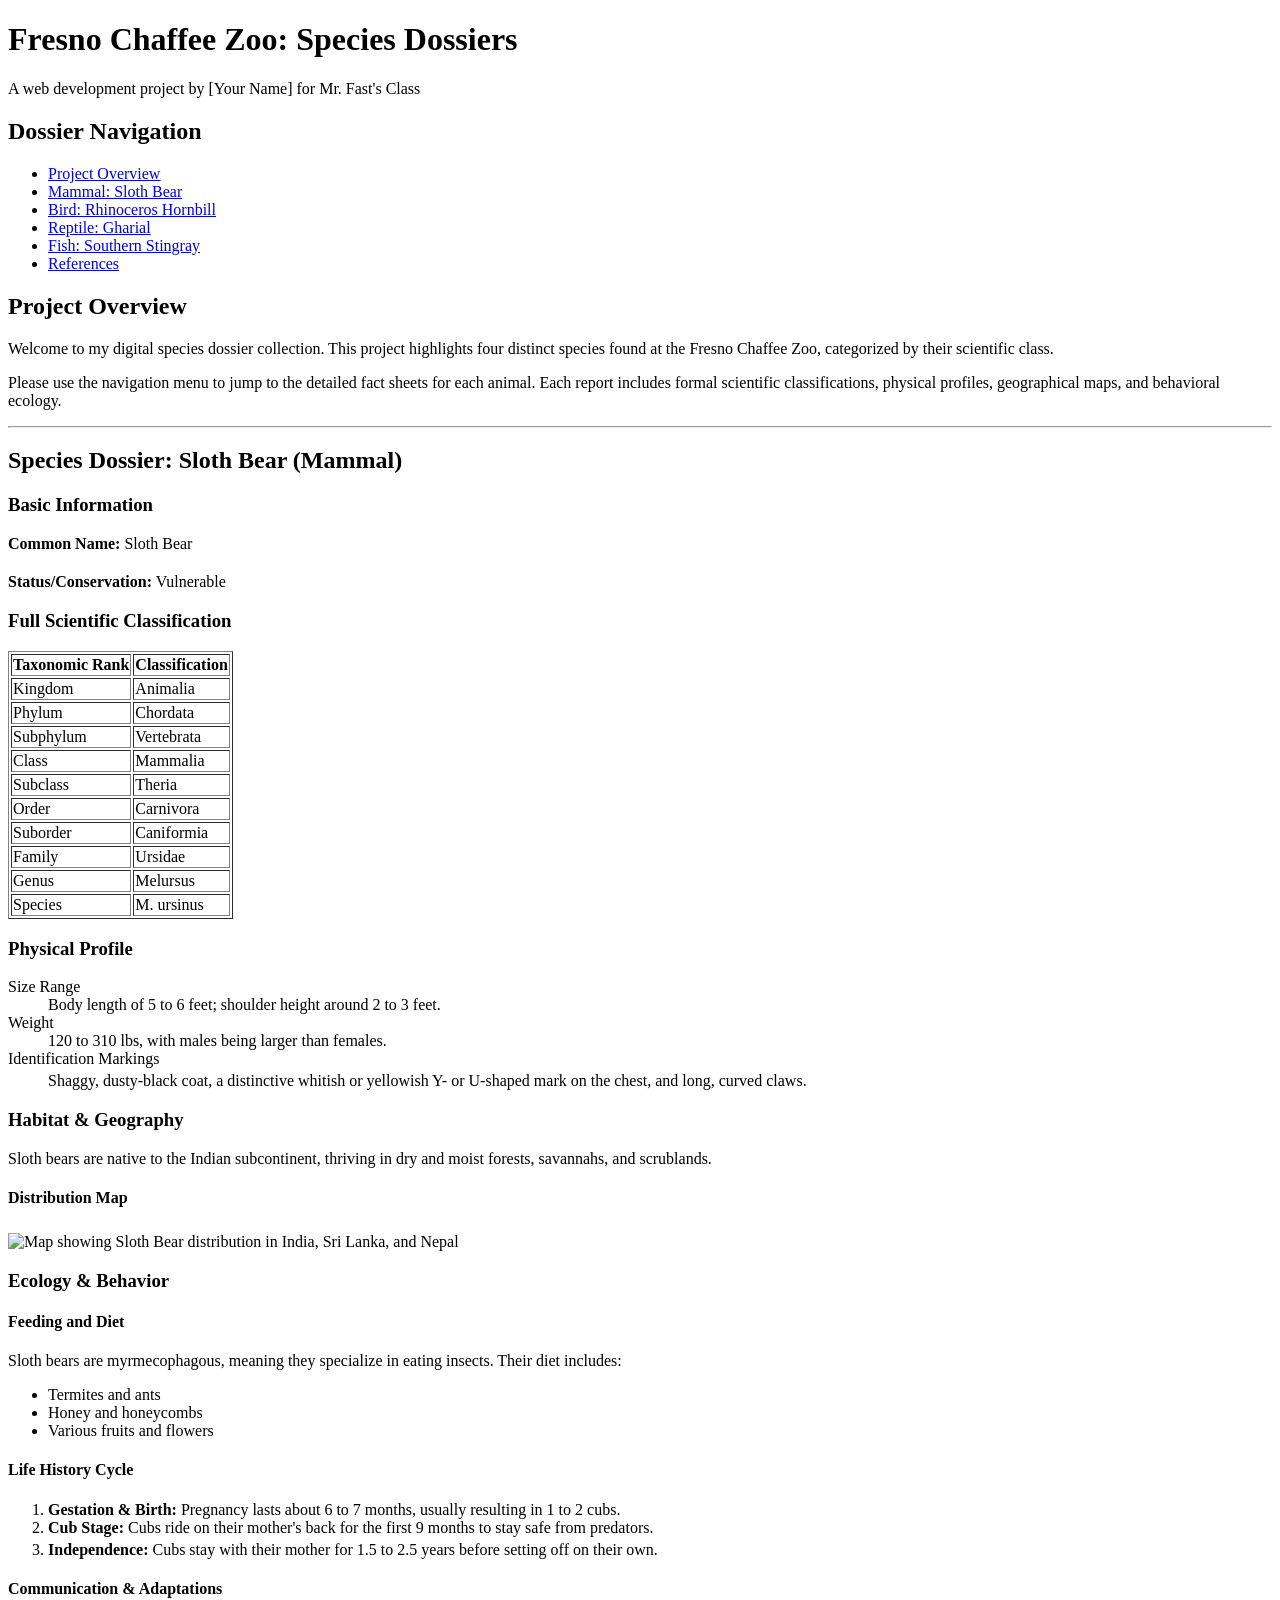
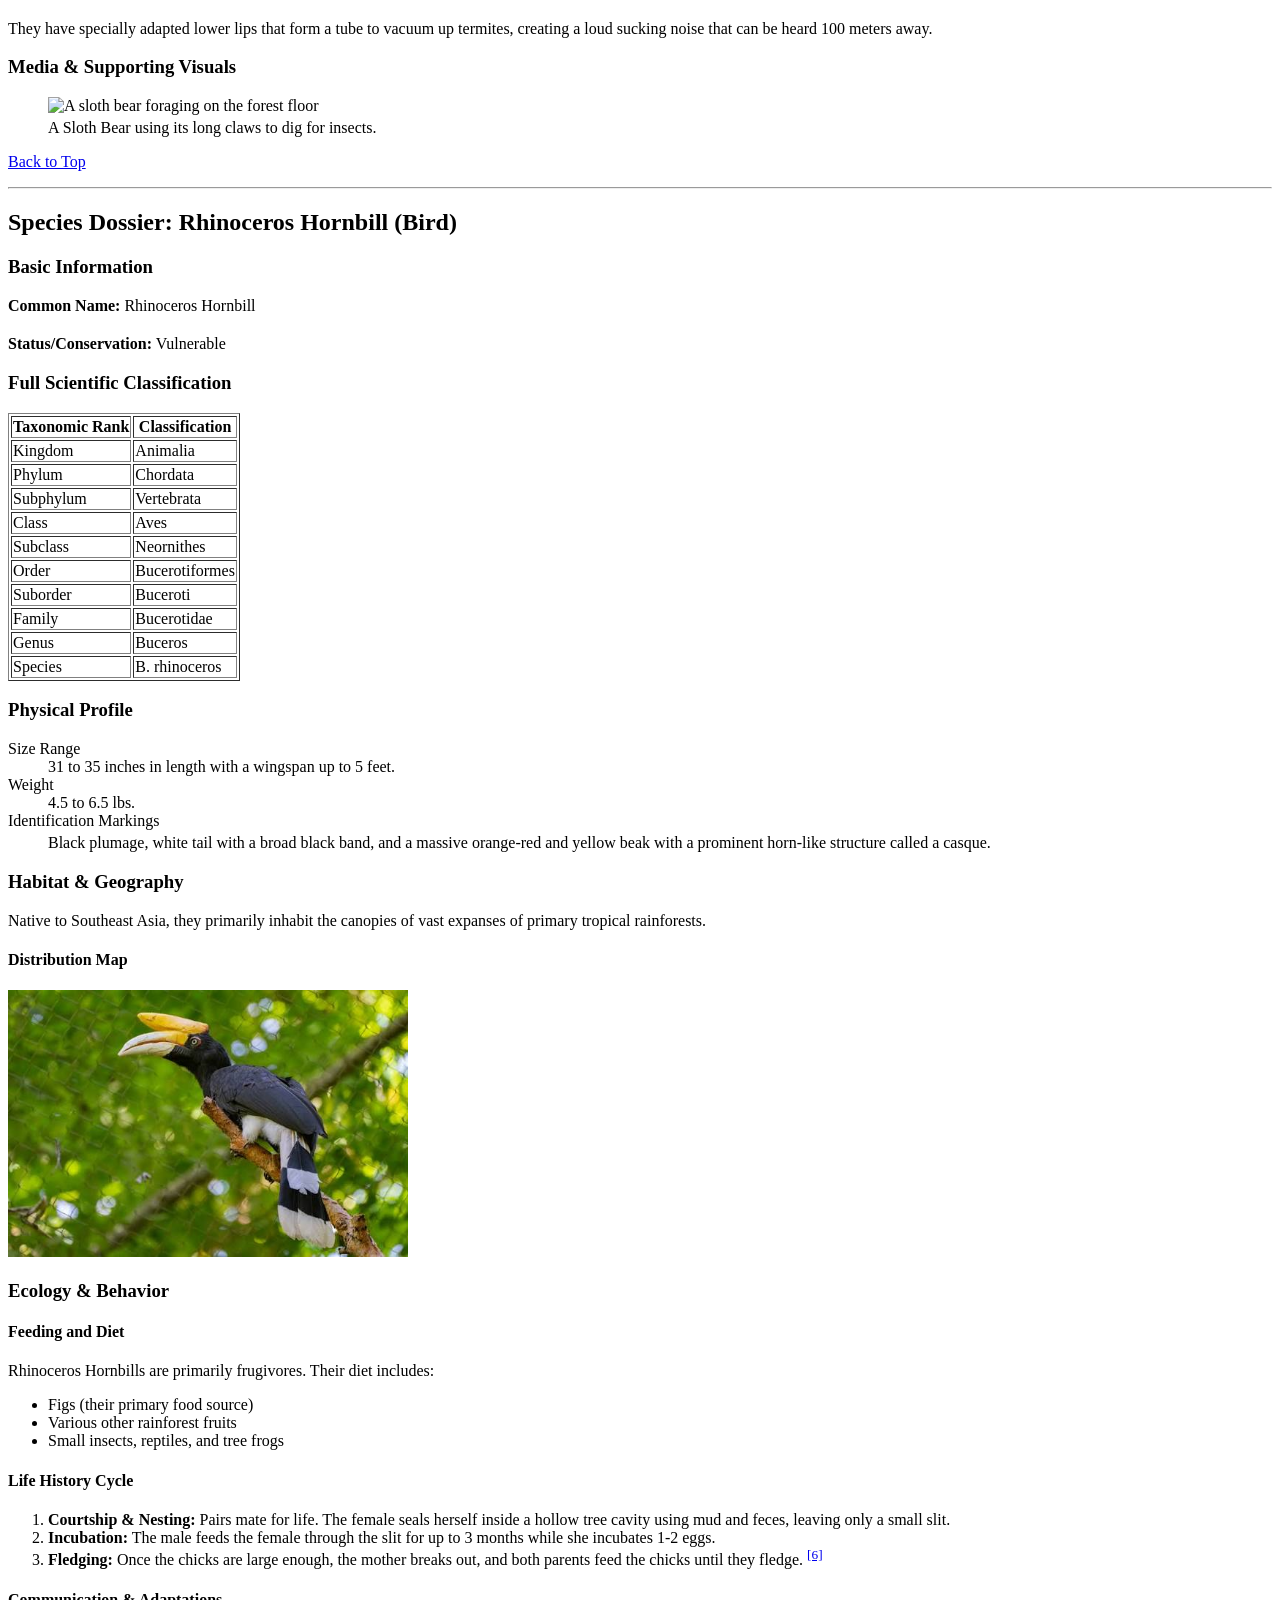
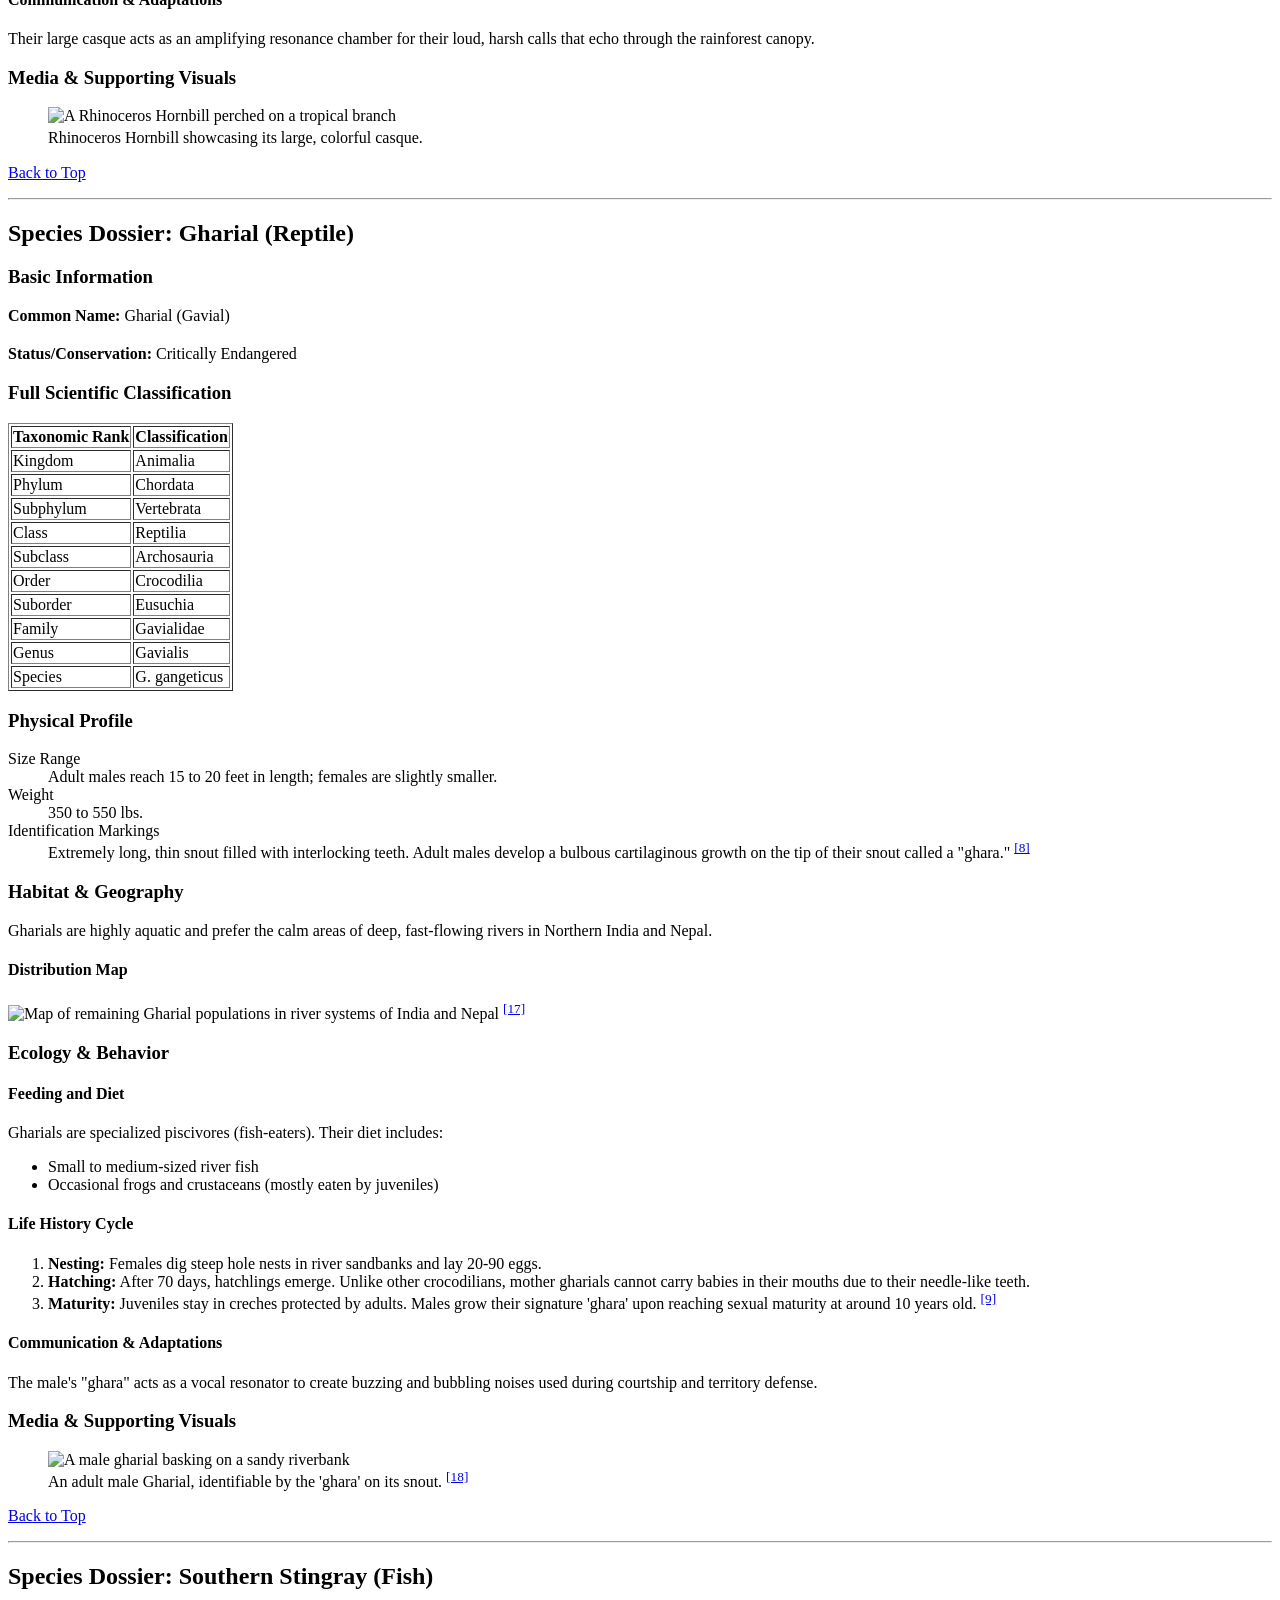
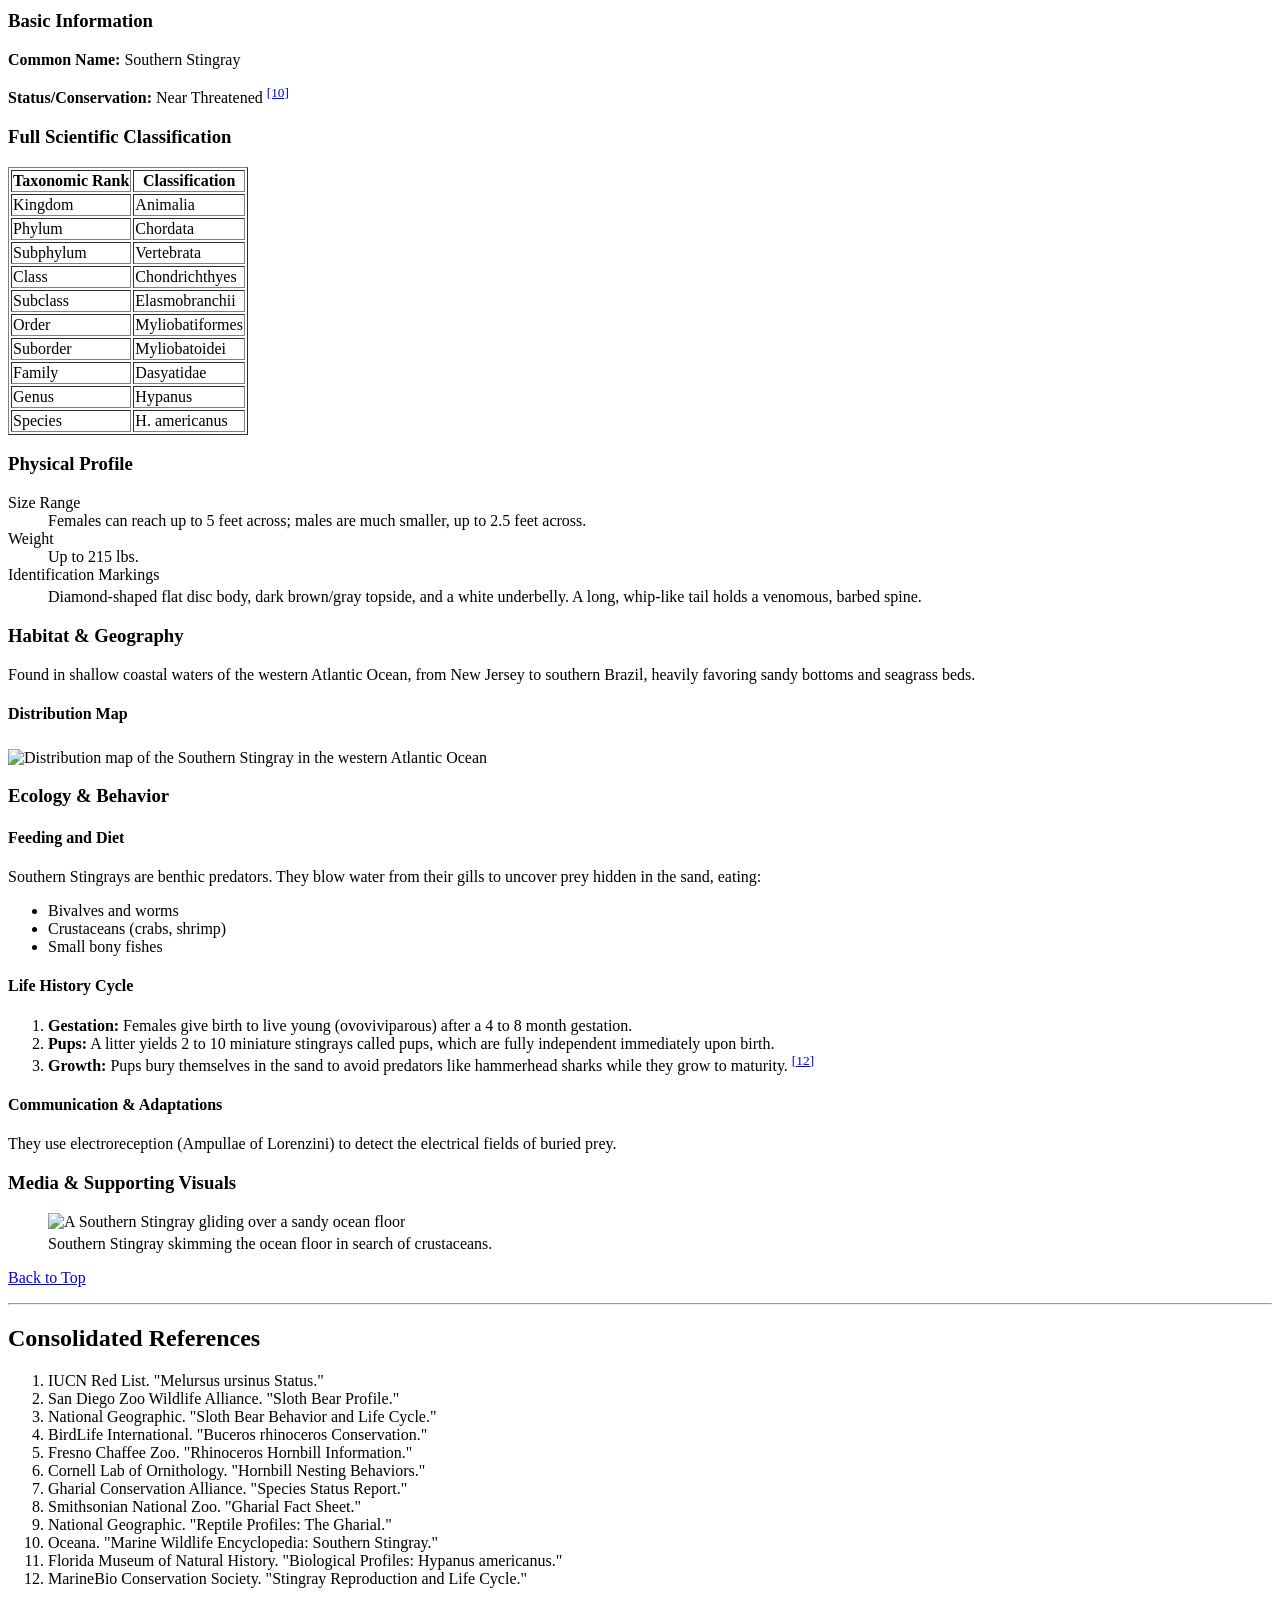
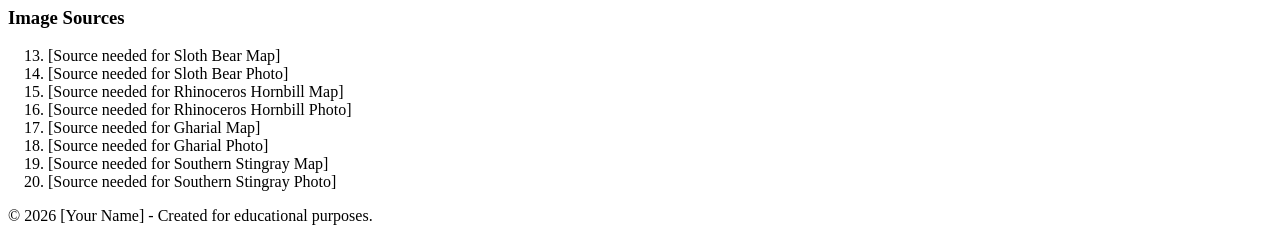
==== index.html @ b6f1e06f "Hornbills kings Hornbills are the kings of the world" ====
<!DOCTYPE html>
<html lang="en">
<head>
    <meta charset="UTF-8">
    <meta name="viewport" content="width=device-width, initial-scale=1.0">
    <title>Fresno Chaffee Zoo Species Dossiers</title>
</head>
<body>

    <header id="top">
        <h1>Fresno Chaffee Zoo: Species Dossiers</h1>
        <p>A web development project by [Your Name] for Mr. Fast's Class</p>
    </header>

    <nav>
        <h2>Dossier Navigation</h2>
        <ul>
            <li><a href="#overview">Project Overview</a></li>
            <li><a href="#bear">Mammal: Sloth Bear</a></li>
            <li><a href="#hornbill">Bird: Rhinoceros Hornbill</a></li>
            <li><a href="#gharial">Reptile: Gharial</a></li>
            <li><a href="#stingray">Fish: Southern Stingray</a></li>
            <li><a href="#references">References</a></li>
        </ul>
    </nav>

    <main>
        <!-- Homepage / Overview Section -->
        <section id="overview">
            <h2>Project Overview</h2>
            <p>Welcome to my digital species dossier collection. This project highlights four distinct species found at the Fresno Chaffee Zoo, categorized by their scientific class.</p>
            <p>Please use the navigation menu to jump to the detailed fact sheets for each animal. Each report includes formal scientific classifications, physical profiles, geographical maps, and behavioral ecology.</p>
        </section>

        <hr>

        <!-- Mammal Dossier -->
        <article id="bear">
            <h2>Species Dossier: Sloth Bear (Mammal)</h2>
            
            <section>
                <h3>Basic Information</h3>
                <p><strong>Common Name:</strong> Sloth Bear</p>
                <p><strong>Status/Conservation:</strong> Vulnerable <sup><a href="#ref1"></a></sup></p>
            </section>

            <section>
                <h3>Full Scientific Classification</h3>
                <table border="1">
                    <tr><th>Taxonomic Rank</th><th>Classification</th></tr>
                    <tr><td>Kingdom</td><td>Animalia</td></tr>
                    <tr><td>Phylum</td><td>Chordata</td></tr>
                    <tr><td>Subphylum</td><td>Vertebrata</td></tr>
                    <tr><td>Class</td><td>Mammalia</td></tr>
                    <tr><td>Subclass</td><td>Theria</td></tr>
                    <tr><td>Order</td><td>Carnivora</td></tr>
                    <tr><td>Suborder</td><td>Caniformia</td></tr>
                    <tr><td>Family</td><td>Ursidae</td></tr>
                    <tr><td>Genus</td><td>Melursus</td></tr>
                    <tr><td>Species</td><td>M. ursinus</td></tr>
                </table>
            </section>

            <section>
                <h3>Physical Profile</h3>
                <dl>
                    <dt>Size Range</dt>
                    <dd>Body length of 5 to 6 feet; shoulder height around 2 to 3 feet.</dd>
                    
                    <dt>Weight</dt>
                    <dd>120 to 310 lbs, with males being larger than females.</dd>

                    <dt>Identification Markings</dt>
                    <dd>Shaggy, dusty-black coat, a distinctive whitish or yellowish Y- or U-shaped mark on the chest, and long, curved claws. <sup><a href="#ref2"></a></sup></dd>
                </dl>
            </section>

            <section>
                <h3>Habitat & Geography</h3>
                <p>Sloth bears are native to the Indian subcontinent, thriving in dry and moist forests, savannahs, and scrublands.</p>
                <h4>Distribution Map</h4>
                <img src="bear-map.jpg" alt="Map showing Sloth Bear distribution in India, Sri Lanka, and Nepal" width="400"> <sup><a href="#img1"></a></sup>
            </section>

            <section>
                <h3>Ecology & Behavior</h3>
                <h4>Feeding and Diet</h4>
                <p>Sloth bears are myrmecophagous, meaning they specialize in eating insects. Their diet includes:</p>
                <ul>
                    <li>Termites and ants</li>
                    <li>Honey and honeycombs</li>
                    <li>Various fruits and flowers</li>
                </ul>

                <h4>Life History Cycle</h4>
                <ol>
                    <li><strong>Gestation & Birth:</strong> Pregnancy lasts about 6 to 7 months, usually resulting in 1 to 2 cubs.</li>
                    <li><strong>Cub Stage:</strong> Cubs ride on their mother's back for the first 9 months to stay safe from predators.</li>
                    <li><strong>Independence:</strong> Cubs stay with their mother for 1.5 to 2.5 years before setting off on their own. <sup><a href="#ref3"></a></sup></li>
                </ol>

                <h4>Communication & Adaptations</h4>
                <p>They have specially adapted lower lips that form a tube to vacuum up termites, creating a loud sucking noise that can be heard 100 meters away.</p>
            </section>

            <section>
                <h3>Media & Supporting Visuals</h3>
                <figure>
                    <img src="bear-photo.jpg" alt="A sloth bear foraging on the forest floor" width="400">
                    <figcaption>A Sloth Bear using its long claws to dig for insects. <sup><a href="#img2"></a></sup></figcaption>
                </figure>
            </section>
            
            <p><a href="#top">Back to Top</a></p>
        </article>

        <hr>

        <!-- Bird Dossier -->
        <article id="hornbill">
            <h2>Species Dossier: Rhinoceros Hornbill (Bird)</h2>
            
            <section>
                <h3>Basic Information</h3>
                <p><strong>Common Name:</strong> Rhinoceros Hornbill</p>
                <p><strong>Status/Conservation:</strong> Vulnerable <sup><a href="#ref4"></a></sup></p>
            </section>

            <section>
                <h3>Full Scientific Classification</h3>
                <table border="1">
                    <tr><th>Taxonomic Rank</th><th>Classification</th></tr>
                    <tr><td>Kingdom</td><td>Animalia</td></tr>
                    <tr><td>Phylum</td><td>Chordata</td></tr>
                    <tr><td>Subphylum</td><td>Vertebrata</td></tr>
                    <tr><td>Class</td><td>Aves</td></tr>
                    <tr><td>Subclass</td><td>Neornithes</td></tr>
                    <tr><td>Order</td><td>Bucerotiformes</td></tr>
                    <tr><td>Suborder</td><td>Buceroti</td></tr>
                    <tr><td>Family</td><td>Bucerotidae</td></tr>
                    <tr><td>Genus</td><td>Buceros</td></tr>
                    <tr><td>Species</td><td>B. rhinoceros</td></tr>
                </table>
            </section>

            <section>
                <h3>Physical Profile</h3>
                <dl>
                    <dt>Size Range</dt>
                    <dd>31 to 35 inches in length with a wingspan up to 5 feet.</dd>
                    
                    <dt>Weight</dt>
                    <dd>4.5 to 6.5 lbs.</dd>

                    <dt>Identification Markings</dt>
                    <dd>Black plumage, white tail with a broad black band, and a massive orange-red and yellow beak with a prominent horn-like structure called a casque. <sup><a href="#ref5"></a></sup></dd>
                </dl>
            </section>

            <section>
                <h3>Habitat & Geography</h3>
                <p>Native to Southeast Asia, they primarily inhabit the canopies of vast expanses of primary tropical rainforests.</p>
                <h4>Distribution Map</h4>
                <img src="hornbill-map.jpg" alt="Map showing Rhinoceros Hornbill distribution in Southeast Asia" width="400"> <sup><a href="#img3"></a></sup>
            </section>

            <section>
                <h3>Ecology & Behavior</h3>
                <h4>Feeding and Diet</h4>
                <p>Rhinoceros Hornbills are primarily frugivores. Their diet includes:</p>
                <ul>
                    <li>Figs (their primary food source)</li>
                    <li>Various other rainforest fruits</li>
                    <li>Small insects, reptiles, and tree frogs</li>
                </ul>

                <h4>Life History Cycle</h4>
                <ol>
                    <li><strong>Courtship & Nesting:</strong> Pairs mate for life. The female seals herself inside a hollow tree cavity using mud and feces, leaving only a small slit.</li>
                    <li><strong>Incubation:</strong> The male feeds the female through the slit for up to 3 months while she incubates 1-2 eggs.</li>
                    <li><strong>Fledging:</strong> Once the chicks are large enough, the mother breaks out, and both parents feed the chicks until they fledge. <sup><a href="#ref6">[6]</a></sup></li>
                </ol>

                <h4>Communication & Adaptations</h4>
                <p>Their large casque acts as an amplifying resonance chamber for their loud, harsh calls that echo through the rainforest canopy.</p>
            </section>

            <section>
                <h3>Media & Supporting Visuals</h3>
                <figure>
                    <img src="hornbill-photo.jpg" alt="A Rhinoceros Hornbill perched on a tropical branch" width="400">
                    <figcaption>Rhinoceros Hornbill showcasing its large, colorful casque. <sup><a href="#img4"></a></sup></figcaption>
                </figure>
            </section>

            <p><a href="#top">Back to Top</a></p>
        </article>

        <hr>

        <!-- Reptile Dossier -->
        <article id="gharial">
            <h2>Species Dossier: Gharial (Reptile)</h2>
            
            <section>
                <h3>Basic Information</h3>
                <p><strong>Common Name:</strong> Gharial (Gavial)</p>
                <p><strong>Status/Conservation:</strong> Critically Endangered <sup><a href="#ref7"></a></sup></p>
            </section>

            <section>
                <h3>Full Scientific Classification</h3>
                <table border="1">
                    <tr><th>Taxonomic Rank</th><th>Classification</th></tr>
                    <tr><td>Kingdom</td><td>Animalia</td></tr>
                    <tr><td>Phylum</td><td>Chordata</td></tr>
                    <tr><td>Subphylum</td><td>Vertebrata</td></tr>
                    <tr><td>Class</td><td>Reptilia</td></tr>
                    <tr><td>Subclass</td><td>Archosauria</td></tr>
                    <tr><td>Order</td><td>Crocodilia</td></tr>
                    <tr><td>Suborder</td><td>Eusuchia</td></tr>
                    <tr><td>Family</td><td>Gavialidae</td></tr>
                    <tr><td>Genus</td><td>Gavialis</td></tr>
                    <tr><td>Species</td><td>G. gangeticus</td></tr>
                </table>
            </section>

            <section>
                <h3>Physical Profile</h3>
                <dl>
                    <dt>Size Range</dt>
                    <dd>Adult males reach 15 to 20 feet in length; females are slightly smaller.</dd>
                    
                    <dt>Weight</dt>
                    <dd>350 to 550 lbs.</dd>

                    <dt>Identification Markings</dt>
                    <dd>Extremely long, thin snout filled with interlocking teeth. Adult males develop a bulbous cartilaginous growth on the tip of their snout called a "ghara." <sup><a href="#ref8">[8]</a></sup></dd>
                </dl>
            </section>

            <section>
                <h3>Habitat & Geography</h3>
                <p>Gharials are highly aquatic and prefer the calm areas of deep, fast-flowing rivers in Northern India and Nepal.</p>
                <h4>Distribution Map</h4>
                <img src="gharial-map.jpg" alt="Map of remaining Gharial populations in river systems of India and Nepal" width="400"> <sup><a href="#img5">[17]</a></sup>
            </section>

            <section>
                <h3>Ecology & Behavior</h3>
                <h4>Feeding and Diet</h4>
                <p>Gharials are specialized piscivores (fish-eaters). Their diet includes:</p>
                <ul>
                    <li>Small to medium-sized river fish</li>
                    <li>Occasional frogs and crustaceans (mostly eaten by juveniles)</li>
                </ul>

                <h4>Life History Cycle</h4>
                <ol>
                    <li><strong>Nesting:</strong> Females dig steep hole nests in river sandbanks and lay 20-90 eggs.</li>
                    <li><strong>Hatching:</strong> After 70 days, hatchlings emerge. Unlike other crocodilians, mother gharials cannot carry babies in their mouths due to their needle-like teeth.</li>
                    <li><strong>Maturity:</strong> Juveniles stay in creches protected by adults. Males grow their signature 'ghara' upon reaching sexual maturity at around 10 years old. <sup><a href="#ref9">[9]</a></sup></li>
                </ol>

                <h4>Communication & Adaptations</h4>
                <p>The male's "ghara" acts as a vocal resonator to create buzzing and bubbling noises used during courtship and territory defense.</p>
            </section>

            <section>
                <h3>Media & Supporting Visuals</h3>
                <figure>
                    <img src="gharial-photo.jpg" alt="A male gharial basking on a sandy riverbank" width="400">
                    <figcaption>An adult male Gharial, identifiable by the 'ghara' on its snout. <sup><a href="#img6">[18]</a></sup></figcaption>
                </figure>
            </section>

            <p><a href="#top">Back to Top</a></p>
        </article>

        <hr>

        <!-- Fish Dossier -->
        <article id="stingray">
            <h2>Species Dossier: Southern Stingray (Fish)</h2>
            
            <section>
                <h3>Basic Information</h3>
                <p><strong>Common Name:</strong> Southern Stingray</p>
                <p><strong>Status/Conservation:</strong> Near Threatened <sup><a href="#ref10">[10]</a></sup></p>
            </section>

            <section>
                <h3>Full Scientific Classification</h3>
                <table border="1">
                    <tr><th>Taxonomic Rank</th><th>Classification</th></tr>
                    <tr><td>Kingdom</td><td>Animalia</td></tr>
                    <tr><td>Phylum</td><td>Chordata</td></tr>
                    <tr><td>Subphylum</td><td>Vertebrata</td></tr>
                    <tr><td>Class</td><td>Chondrichthyes</td></tr>
                    <tr><td>Subclass</td><td>Elasmobranchii</td></tr>
                    <tr><td>Order</td><td>Myliobatiformes</td></tr>
                    <tr><td>Suborder</td><td>Myliobatoidei</td></tr>
                    <tr><td>Family</td><td>Dasyatidae</td></tr>
                    <tr><td>Genus</td><td>Hypanus</td></tr>
                    <tr><td>Species</td><td>H. americanus</td></tr>
                </table>
            </section>

            <section>
                <h3>Physical Profile</h3>
                <dl>
                    <dt>Size Range</dt>
                    <dd>Females can reach up to 5 feet across; males are much smaller, up to 2.5 feet across.</dd>
                    
                    <dt>Weight</dt>
                    <dd>Up to 215 lbs.</dd>

                    <dt>Identification Markings</dt>
                    <dd>Diamond-shaped flat disc body, dark brown/gray topside, and a white underbelly. A long, whip-like tail holds a venomous, barbed spine. <sup><a href="#ref11"></a></sup></dd>
                </dl>
            </section>

            <section>
                <h3>Habitat & Geography</h3>
                <p>Found in shallow coastal waters of the western Atlantic Ocean, from New Jersey to southern Brazil, heavily favoring sandy bottoms and seagrass beds.</p>
                <h4>Distribution Map</h4>
                <img src="stingray-map.jpg" alt="Distribution map of the Southern Stingray in the western Atlantic Ocean" width="400"> <sup><a href="#img7"></a></sup>
            </section>

            <section>
                <h3>Ecology & Behavior</h3>
                <h4>Feeding and Diet</h4>
                <p>Southern Stingrays are benthic predators. They blow water from their gills to uncover prey hidden in the sand, eating:</p>
                <ul>
                    <li>Bivalves and worms</li>
                    <li>Crustaceans (crabs, shrimp)</li>
                    <li>Small bony fishes</li>
                </ul>

                <h4>Life History Cycle</h4>
                <ol>
                    <li><strong>Gestation:</strong> Females give birth to live young (ovoviviparous) after a 4 to 8 month gestation.</li>
                    <li><strong>Pups:</strong> A litter yields 2 to 10 miniature stingrays called pups, which are fully independent immediately upon birth.</li>
                    <li><strong>Growth:</strong> Pups bury themselves in the sand to avoid predators like hammerhead sharks while they grow to maturity. <sup><a href="#ref12">[12]</a></sup></li>
                </ol>

                <h4>Communication & Adaptations</h4>
                <p>They use electroreception (Ampullae of Lorenzini) to detect the electrical fields of buried prey.</p>
            </section>

            <section>
                <h3>Media & Supporting Visuals</h3>
                <figure>
                    <img src="stingray-photo.jpg" alt="A Southern Stingray gliding over a sandy ocean floor" width="400">
                    <figcaption>Southern Stingray skimming the ocean floor in search of crustaceans. <sup><a href="#img8"></a></sup></figcaption>
                </figure>
            </section>

            <p><a href="#top">Back to Top</a></p>
        </article>
    </main>

    <hr>

    <footer>
        <section id="references">
            <h2>Consolidated References</h2>
            <ol>
                <!-- Bear References -->
                <li id="ref1">IUCN Red List. "Melursus ursinus Status."</li>
                <li id="ref2">San Diego Zoo Wildlife Alliance. "Sloth Bear Profile."</li>
                <li id="ref3">National Geographic. "Sloth Bear Behavior and Life Cycle."</li>
                <!-- Hornbill References -->
                <li id="ref4">BirdLife International. "Buceros rhinoceros Conservation."</li>
                <li id="ref5">Fresno Chaffee Zoo. "Rhinoceros Hornbill Information."</li>
                <li id="ref6">Cornell Lab of Ornithology. "Hornbill Nesting Behaviors."</li>
                <!-- Gharial References -->
                <li id="ref7">Gharial Conservation Alliance. "Species Status Report."</li>
                <li id="ref8">Smithsonian National Zoo. "Gharial Fact Sheet."</li>
                <li id="ref9">National Geographic. "Reptile Profiles: The Gharial."</li>
                <!-- Stingray References -->
                <li id="ref10">Oceana. "Marine Wildlife Encyclopedia: Southern Stingray."</li>
                <li id="ref11">Florida Museum of Natural History. "Biological Profiles: Hypanus americanus."</li>
                <li id="ref12">MarineBio Conservation Society. "Stingray Reproduction and Life Cycle."</li>
            </ol>

            <h3>Image Sources</h3>
            <ol start="13">
                <li id="img1">[Source needed for Sloth Bear Map]</li>
                <li id="img2">[Source needed for Sloth Bear Photo]</li>
                <li id="img3">[Source needed for Rhinoceros Hornbill Map]</li>
                <li id="img4">[Source needed for Rhinoceros Hornbill Photo]</li>
                <li id="img5">[Source needed for Gharial Map]</li>
                <li id="img6">[Source needed for Gharial Photo]</li>
                <li id="img7">[Source needed for Southern Stingray Map]</li>
                <li id="img8">[Source needed for Southern Stingray Photo]</li>
            </ol>
        </section>
        <p>&copy; 2026 [Your Name] - Created for educational purposes.</p>
    </footer>

</body>
</html>
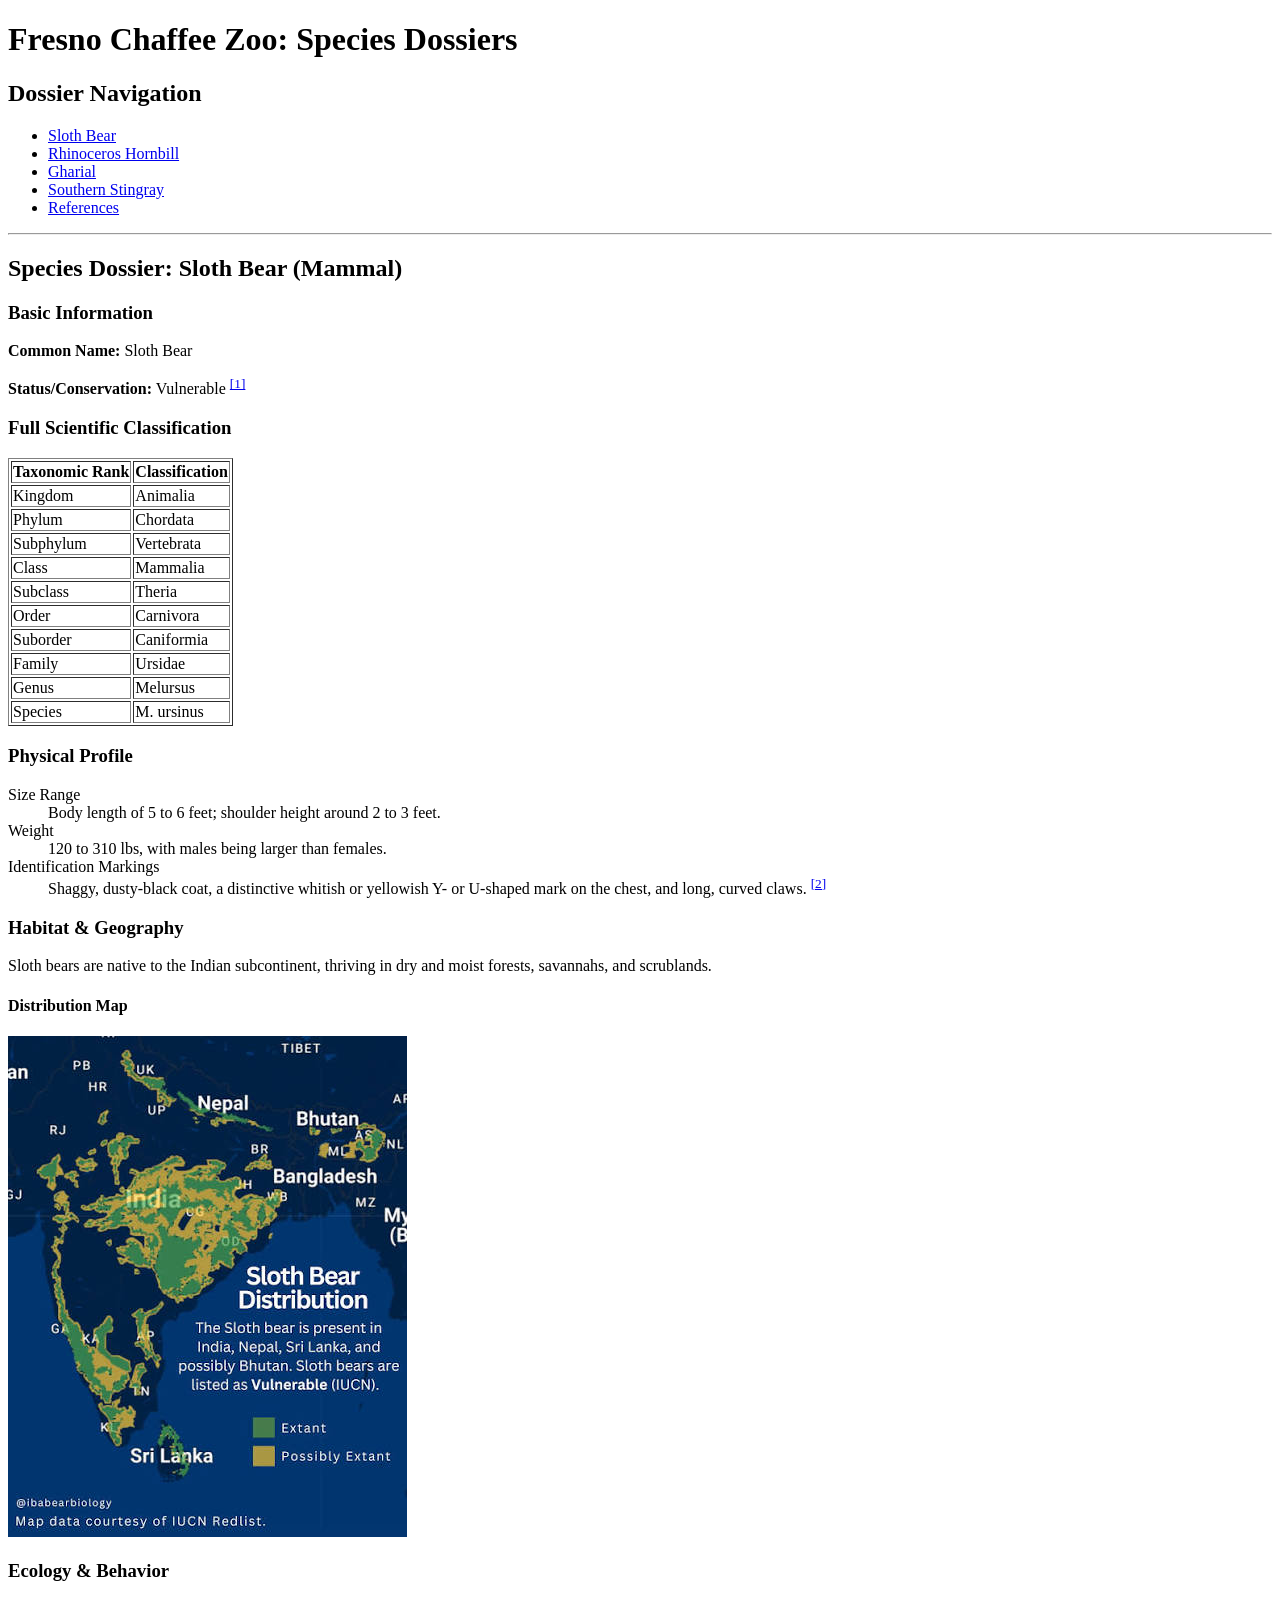
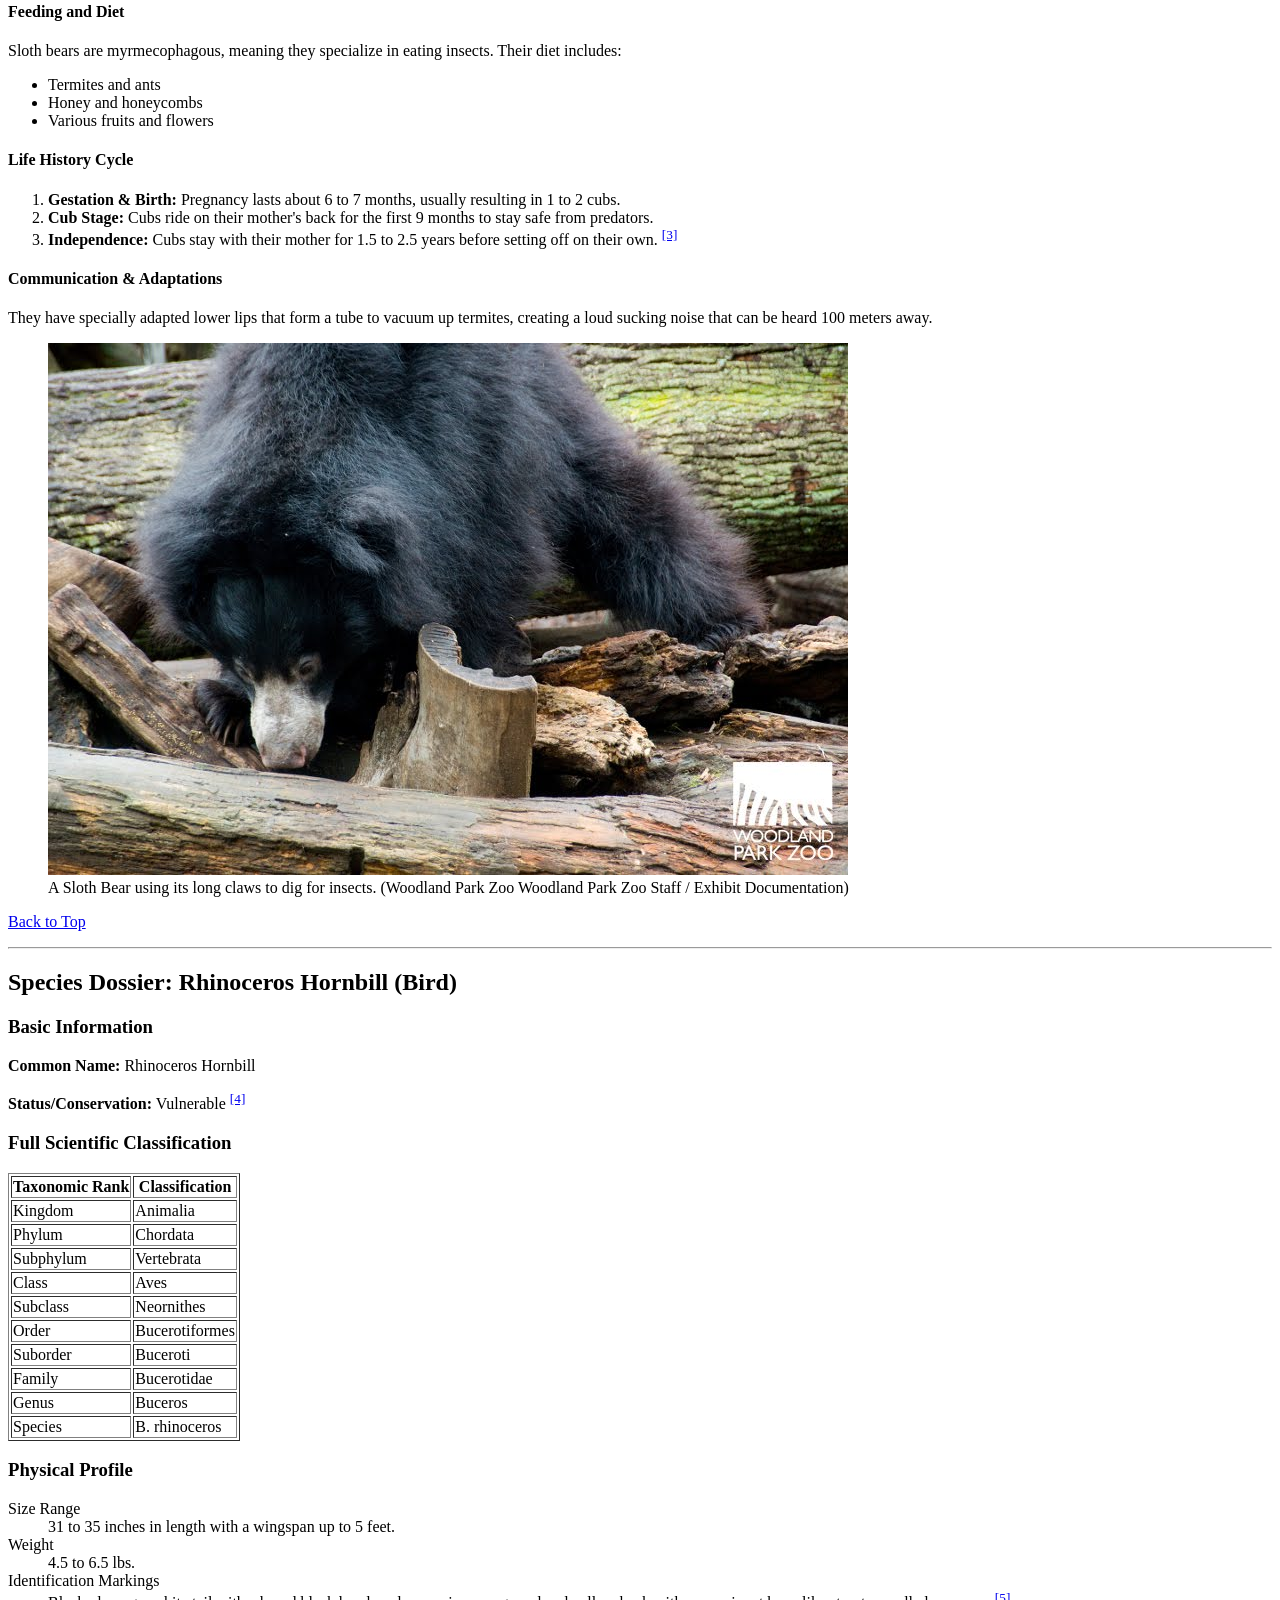
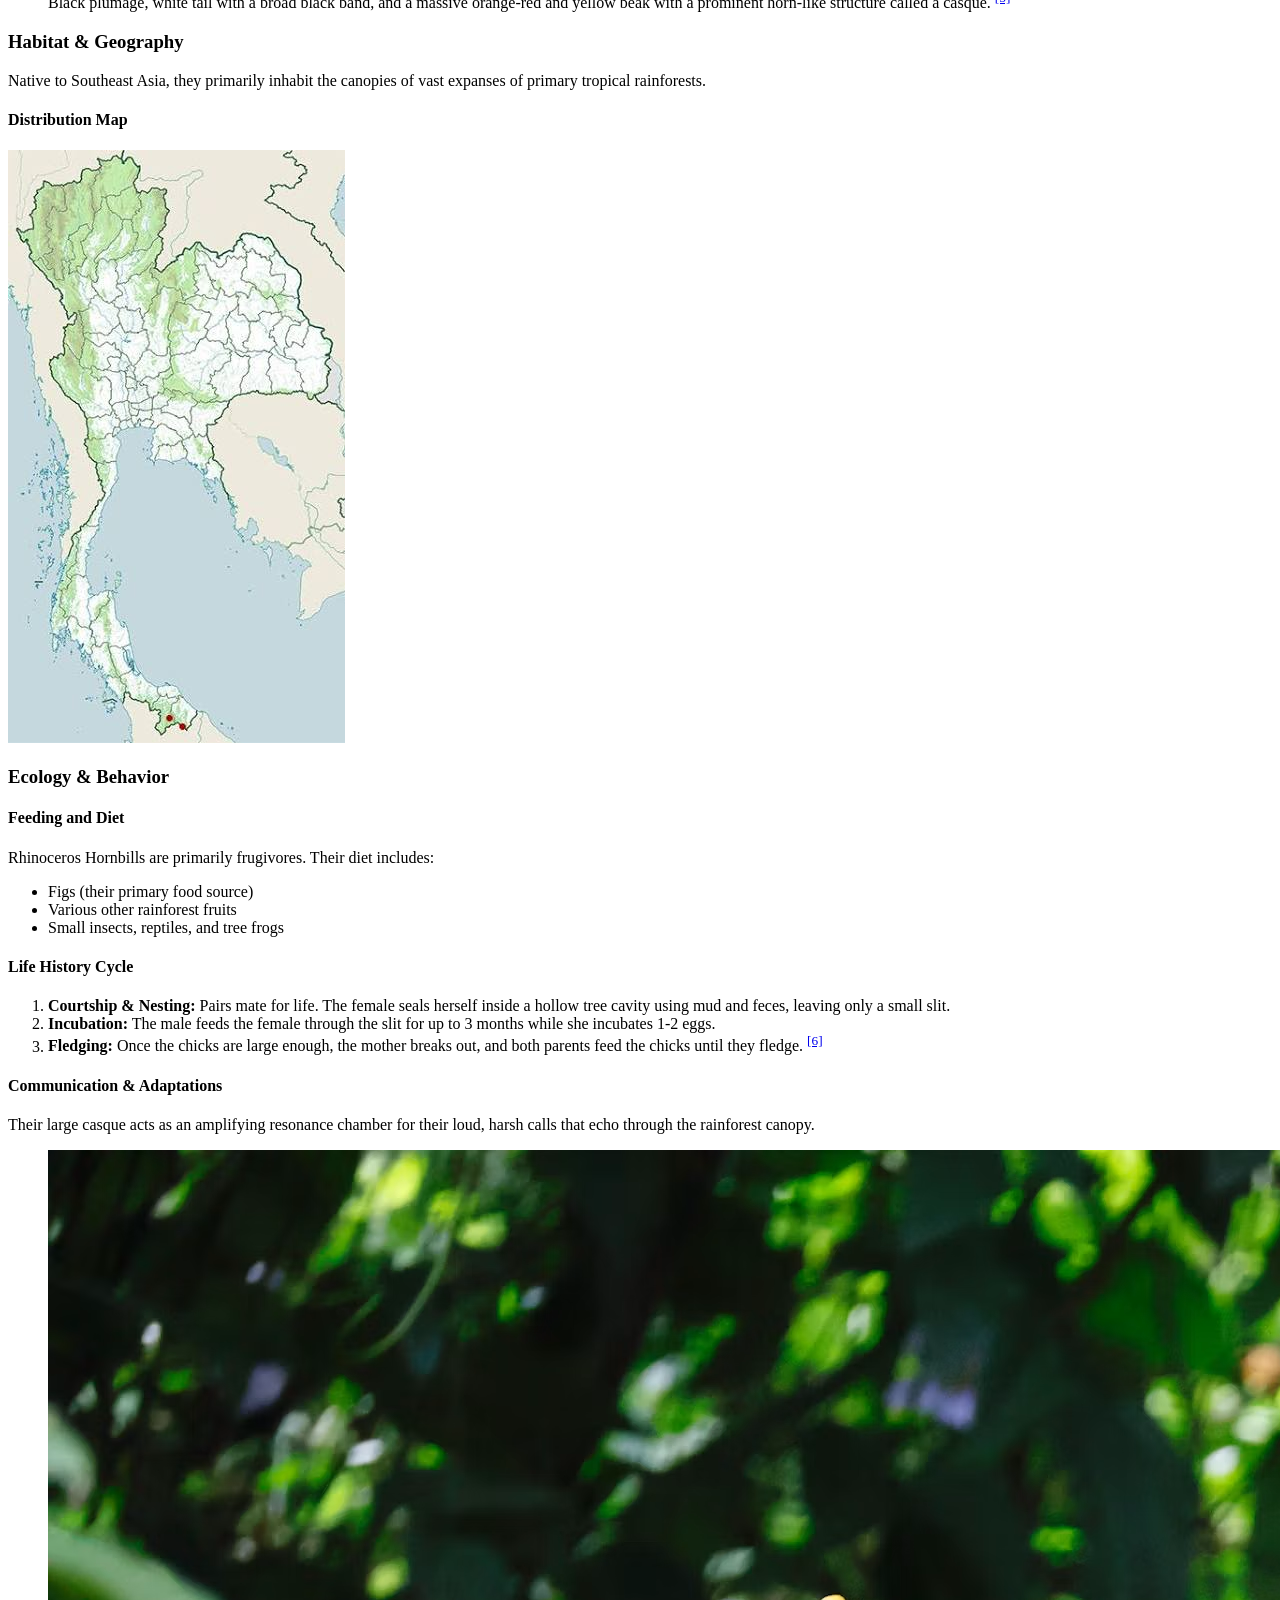
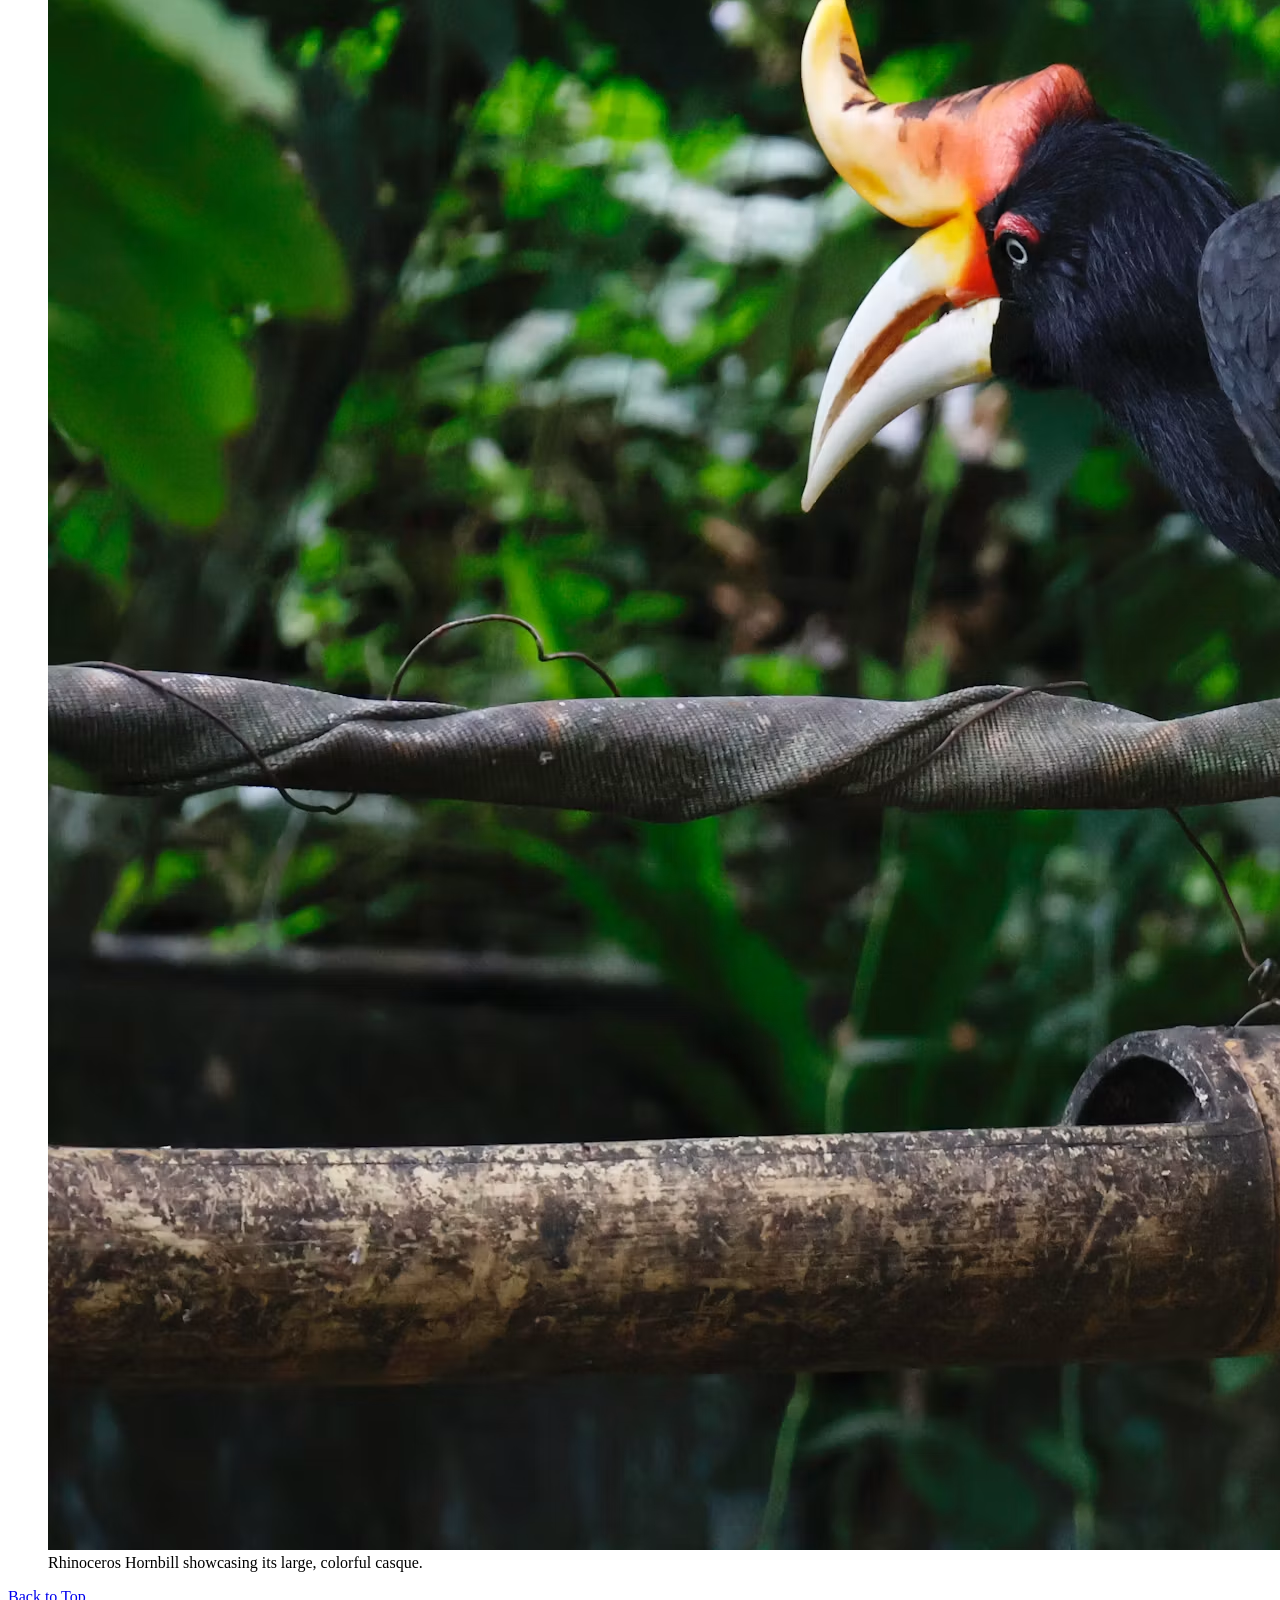
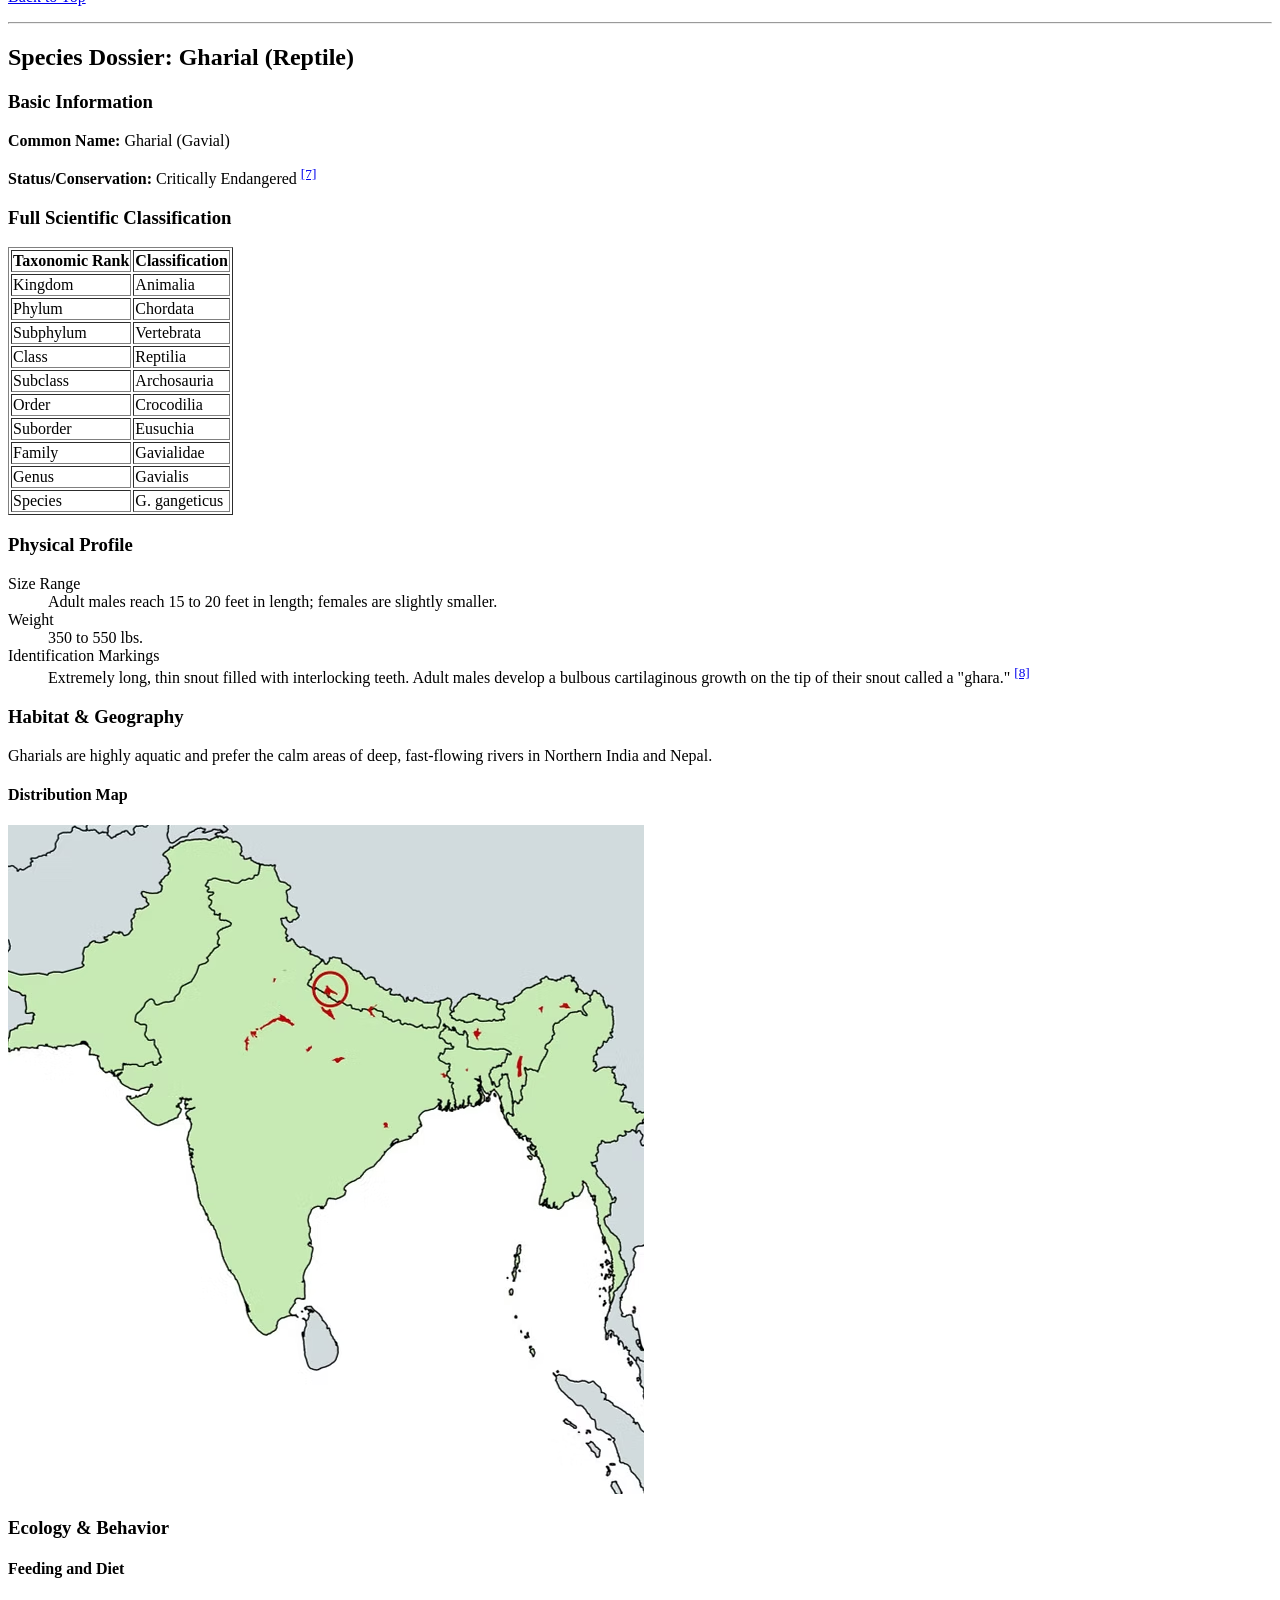
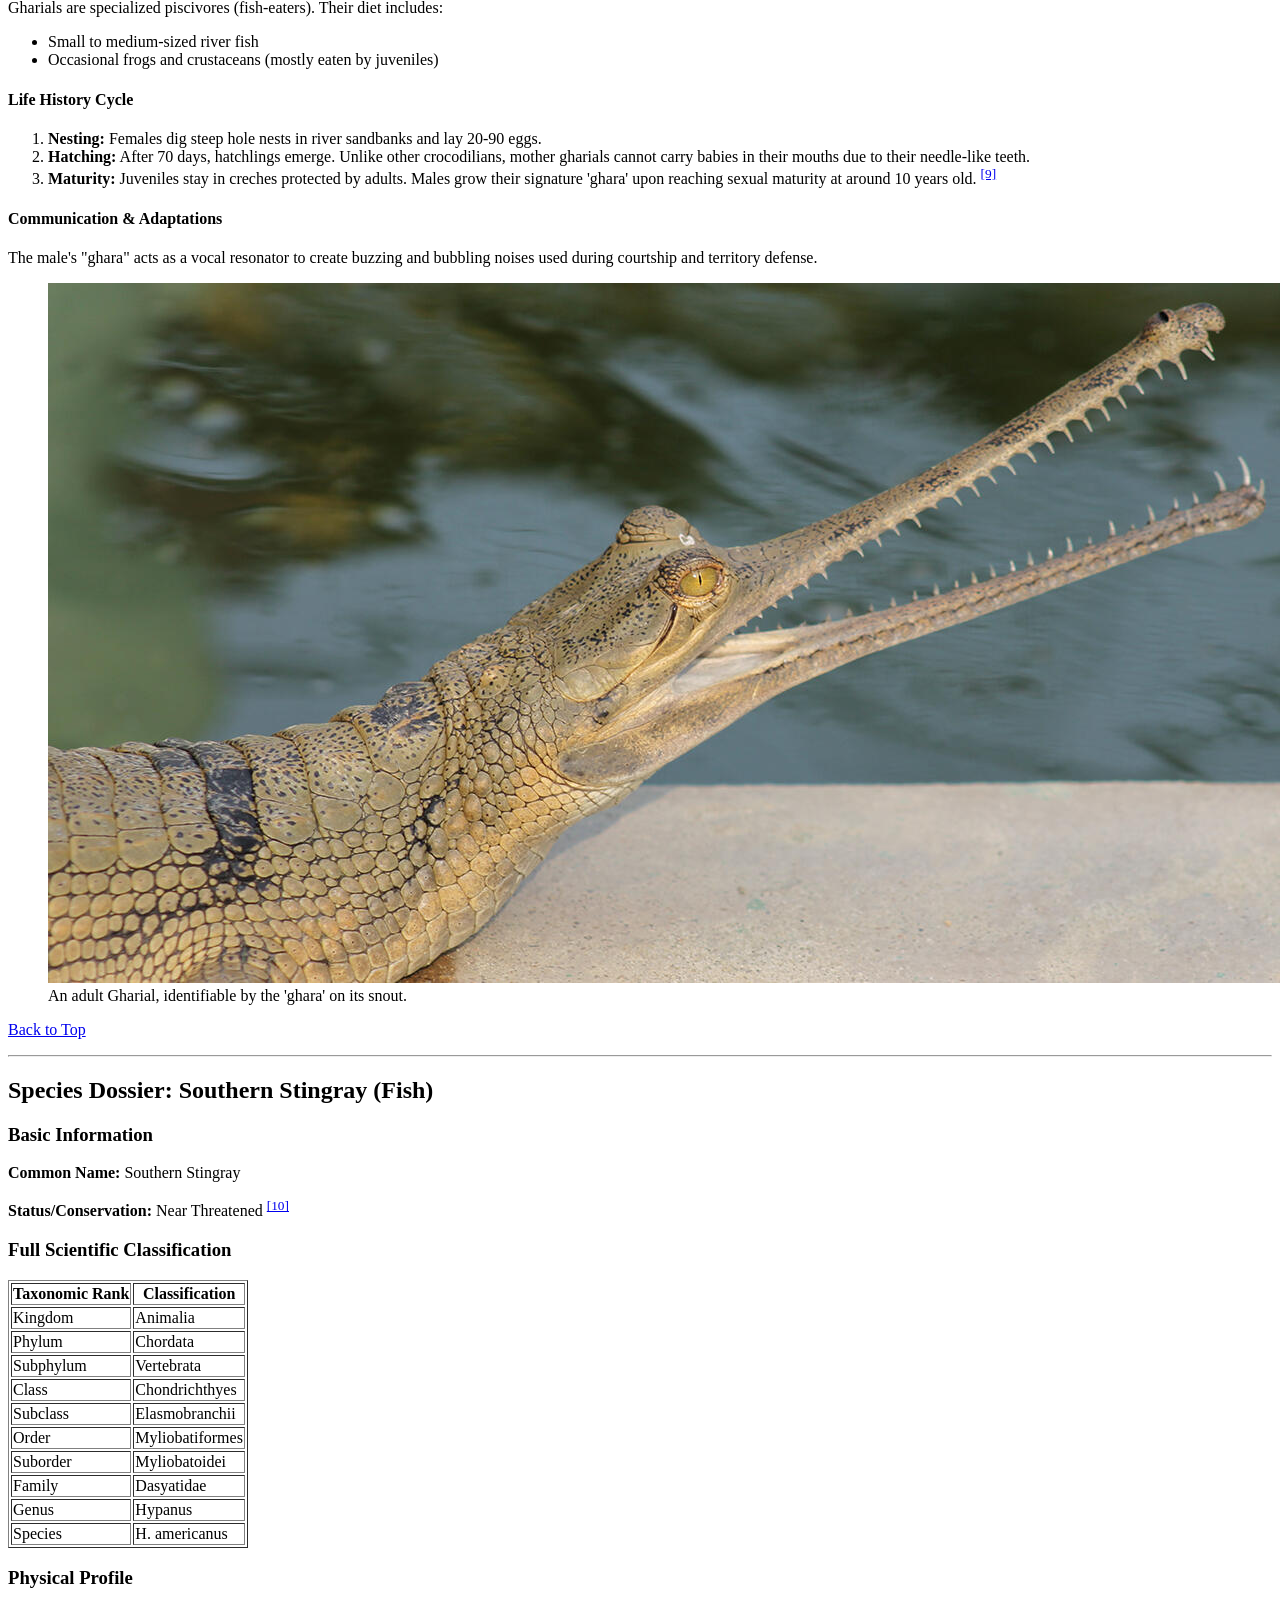
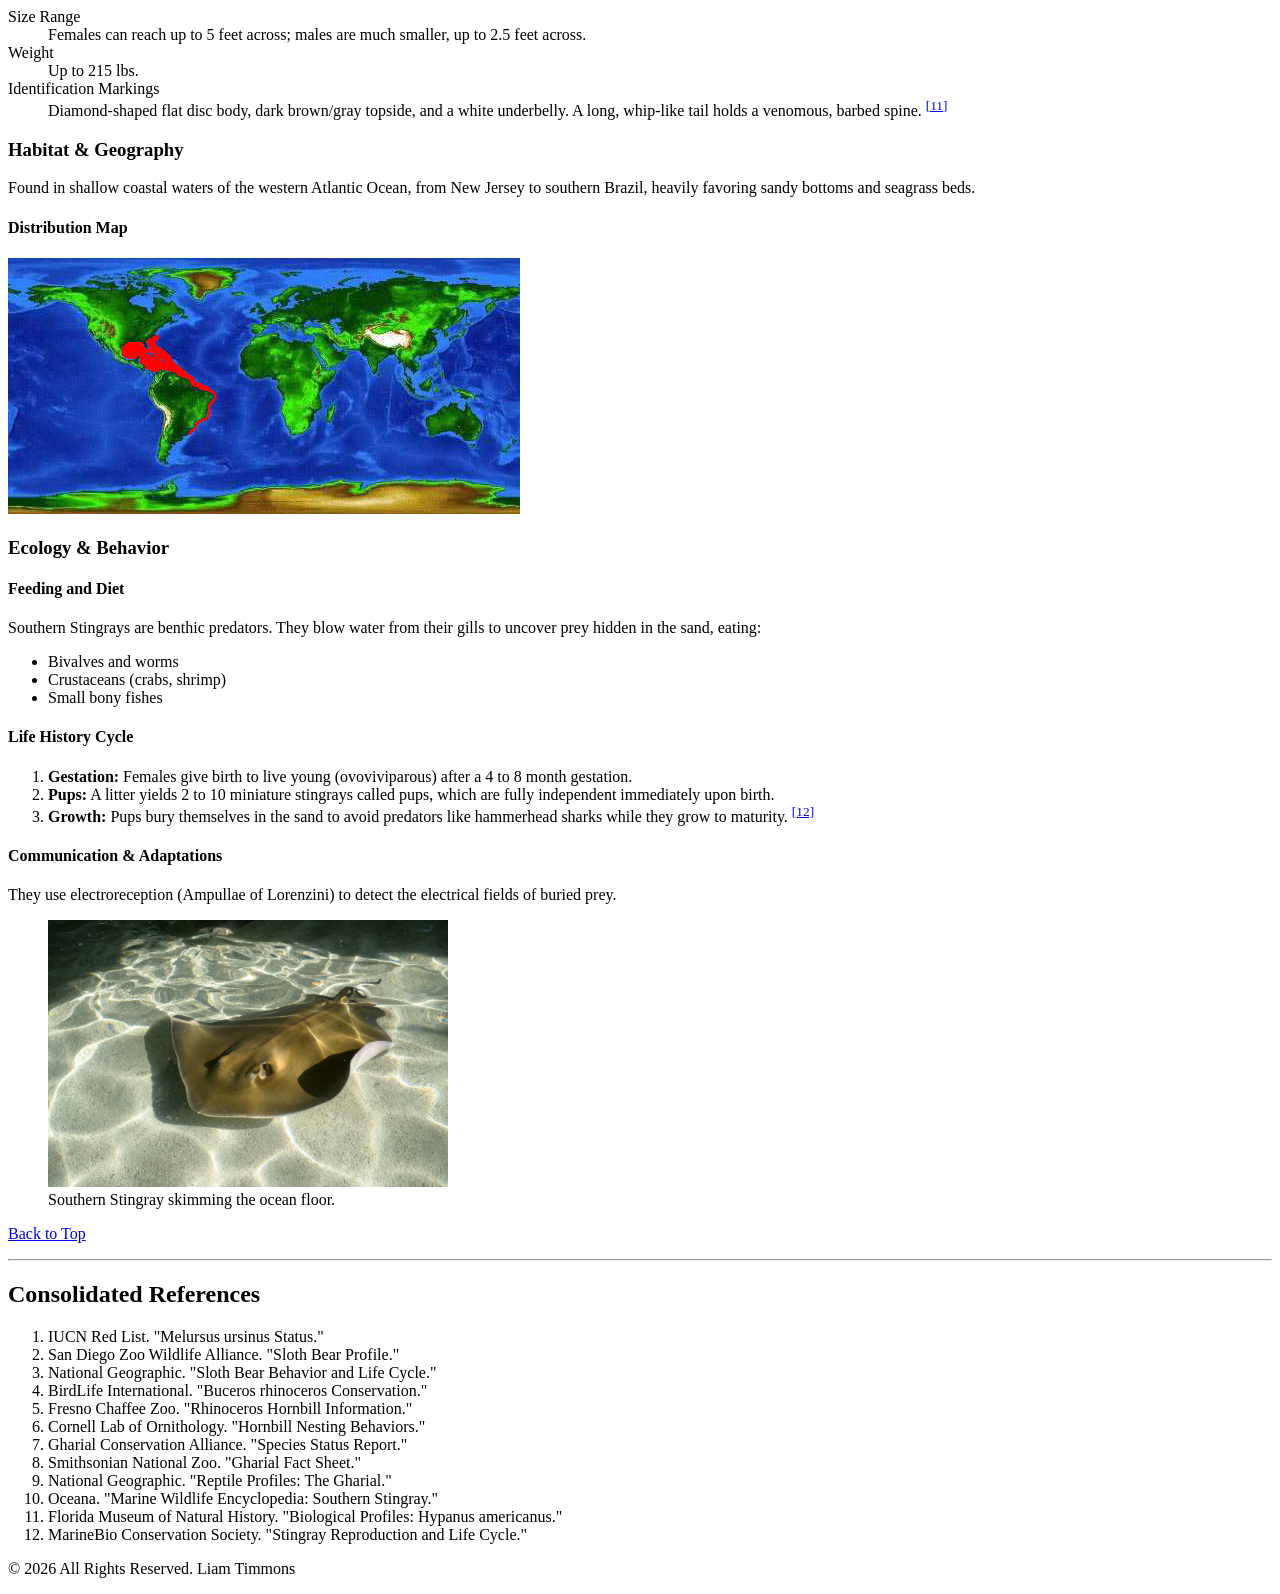
==== commit 259a40f0: "A map of each animals current population and Photos of animals." ====
--- a/index.html
+++ b/index.html
@@ -9,28 +9,22 @@
 
     <header id="top">
         <h1>Fresno Chaffee Zoo: Species Dossiers</h1>
-        <p>A web development project by [Your Name] for Mr. Fast's Class</p>
+
     </header>
 
     <nav>
         <h2>Dossier Navigation</h2>
         <ul>
-            <li><a href="#overview">Project Overview</a></li>
-            <li><a href="#bear">Mammal: Sloth Bear</a></li>
-            <li><a href="#hornbill">Bird: Rhinoceros Hornbill</a></li>
-            <li><a href="#gharial">Reptile: Gharial</a></li>
-            <li><a href="#stingray">Fish: Southern Stingray</a></li>
+             <li><a href="#bear"> Sloth Bear</a></li>
+            <li><a href="#hornbill"> Rhinoceros Hornbill</a></li>
+            <li><a href="#gharial"> Gharial</a></li>
+            <li><a href="#stingray"> Southern Stingray</a></li>
             <li><a href="#references">References</a></li>
         </ul>
     </nav>
 
     <main>
-        <!-- Homepage / Overview Section -->
-        <section id="overview">
-            <h2>Project Overview</h2>
-            <p>Welcome to my digital species dossier collection. This project highlights four distinct species found at the Fresno Chaffee Zoo, categorized by their scientific class.</p>
-            <p>Please use the navigation menu to jump to the detailed fact sheets for each animal. Each report includes formal scientific classifications, physical profiles, geographical maps, and behavioral ecology.</p>
-        </section>
+    
 
         <hr>
 
@@ -41,7 +35,7 @@
             <section>
                 <h3>Basic Information</h3>
                 <p><strong>Common Name:</strong> Sloth Bear</p>
-                <p><strong>Status/Conservation:</strong> Vulnerable <sup><a href="#ref1"></a></sup></p>
+                <p><strong>Status/Conservation:</strong> Vulnerable <sup><a href="#ref1">[1]</a></sup></p>
             </section>
 
             <section>
@@ -71,7 +65,7 @@
                     <dd>120 to 310 lbs, with males being larger than females.</dd>
 
                     <dt>Identification Markings</dt>
-                    <dd>Shaggy, dusty-black coat, a distinctive whitish or yellowish Y- or U-shaped mark on the chest, and long, curved claws. <sup><a href="#ref2"></a></sup></dd>
+                    <dd>Shaggy, dusty-black coat, a distinctive whitish or yellowish Y- or U-shaped mark on the chest, and long, curved claws. <sup><a href="#ref2">[2]</a></sup></dd>
                 </dl>
             </section>
 
@@ -79,7 +73,7 @@
                 <h3>Habitat & Geography</h3>
                 <p>Sloth bears are native to the Indian subcontinent, thriving in dry and moist forests, savannahs, and scrublands.</p>
                 <h4>Distribution Map</h4>
-                <img src="bear-map.jpg" alt="Map showing Sloth Bear distribution in India, Sri Lanka, and Nepal" width="400"> <sup><a href="#img1"></a></sup>
+                <img src="bear-map.jpg" alt="Map showing Sloth Bear distribution in India, Sri Lanka, and Nepal">
             </section>
 
             <section>
@@ -96,7 +90,7 @@
                 <ol>
                     <li><strong>Gestation & Birth:</strong> Pregnancy lasts about 6 to 7 months, usually resulting in 1 to 2 cubs.</li>
                     <li><strong>Cub Stage:</strong> Cubs ride on their mother's back for the first 9 months to stay safe from predators.</li>
-                    <li><strong>Independence:</strong> Cubs stay with their mother for 1.5 to 2.5 years before setting off on their own. <sup><a href="#ref3"></a></sup></li>
+                    <li><strong>Independence:</strong> Cubs stay with their mother for 1.5 to 2.5 years before setting off on their own. <sup><a href="#ref3">[3]</a></sup></li>
                 </ol>
 
                 <h4>Communication & Adaptations</h4>
@@ -104,10 +98,10 @@
             </section>
 
             <section>
-                <h3>Media & Supporting Visuals</h3>
+                
                 <figure>
-                    <img src="bear-photo.jpg" alt="A sloth bear foraging on the forest floor" width="400">
-                    <figcaption>A Sloth Bear using its long claws to dig for insects. <sup><a href="#img2"></a></sup></figcaption>
+                    <img src="bear-photo.jpg" alt="A sloth bear foraging on the forest floor">
+                    <figcaption>A Sloth Bear using its long claws to dig for insects. (Woodland Park Zoo Woodland Park Zoo Staff / Exhibit Documentation)</figcaption>
                 </figure>
             </section>
             
@@ -123,7 +117,7 @@
             <section>
                 <h3>Basic Information</h3>
                 <p><strong>Common Name:</strong> Rhinoceros Hornbill</p>
-                <p><strong>Status/Conservation:</strong> Vulnerable <sup><a href="#ref4"></a></sup></p>
+                <p><strong>Status/Conservation:</strong> Vulnerable <sup><a href="#ref4">[4]</a></sup></p>
             </section>
 
             <section>
@@ -153,7 +147,7 @@
                     <dd>4.5 to 6.5 lbs.</dd>
 
                     <dt>Identification Markings</dt>
-                    <dd>Black plumage, white tail with a broad black band, and a massive orange-red and yellow beak with a prominent horn-like structure called a casque. <sup><a href="#ref5"></a></sup></dd>
+                    <dd>Black plumage, white tail with a broad black band, and a massive orange-red and yellow beak with a prominent horn-like structure called a casque. <sup><a href="#ref5">[5]</a></sup></dd>
                 </dl>
             </section>
 
@@ -161,7 +155,7 @@
                 <h3>Habitat & Geography</h3>
                 <p>Native to Southeast Asia, they primarily inhabit the canopies of vast expanses of primary tropical rainforests.</p>
                 <h4>Distribution Map</h4>
-                <img src="hornbill-map.jpg" alt="Map showing Rhinoceros Hornbill distribution in Southeast Asia" width="400"> <sup><a href="#img3"></a></sup>
+                <img src="hornbill-map.jpg" alt="Map showing Rhinoceros Hornbill distribution in Southeast Asia"
             </section>
 
             <section>
@@ -186,10 +180,10 @@
             </section>
 
             <section>
-                <h3>Media & Supporting Visuals</h3>
+                
                 <figure>
-                    <img src="hornbill-photo.jpg" alt="A Rhinoceros Hornbill perched on a tropical branch" width="400">
-                    <figcaption>Rhinoceros Hornbill showcasing its large, colorful casque. <sup><a href="#img4"></a></sup></figcaption>
+                    <img src="hornbill-photo.jpg" alt="A Rhinoceros Hornbill perched on a tropical branch" >
+                    <figcaption>Rhinoceros Hornbill showcasing its large, colorful casque.</figcaption>
                 </figure>
             </section>
 
@@ -205,7 +199,7 @@
             <section>
                 <h3>Basic Information</h3>
                 <p><strong>Common Name:</strong> Gharial (Gavial)</p>
-                <p><strong>Status/Conservation:</strong> Critically Endangered <sup><a href="#ref7"></a></sup></p>
+                <p><strong>Status/Conservation:</strong> Critically Endangered <sup><a href="#ref7">[7]</a></sup></p>
             </section>
 
             <section>
@@ -243,7 +237,7 @@
                 <h3>Habitat & Geography</h3>
                 <p>Gharials are highly aquatic and prefer the calm areas of deep, fast-flowing rivers in Northern India and Nepal.</p>
                 <h4>Distribution Map</h4>
-                <img src="gharial-map.jpg" alt="Map of remaining Gharial populations in river systems of India and Nepal" width="400"> <sup><a href="#img5">[17]</a></sup>
+                <img src="gharial-map.jpg" alt="Map of remaining Gharial populations in river systems of India and Nepal">
             </section>
 
             <section>
@@ -267,10 +261,10 @@
             </section>
 
             <section>
-                <h3>Media & Supporting Visuals</h3>
+              
                 <figure>
-                    <img src="gharial-photo.jpg" alt="A male gharial basking on a sandy riverbank" width="400">
-                    <figcaption>An adult male Gharial, identifiable by the 'ghara' on its snout. <sup><a href="#img6">[18]</a></sup></figcaption>
+                    <img src="gharial-photo.jpg" alt="A male gharial basking on a sandy riverbank">
+                    <figcaption>An adult Gharial, identifiable by the 'ghara' on its snout.</figcaption>
                 </figure>
             </section>
 
@@ -316,7 +310,7 @@
                     <dd>Up to 215 lbs.</dd>
 
                     <dt>Identification Markings</dt>
-                    <dd>Diamond-shaped flat disc body, dark brown/gray topside, and a white underbelly. A long, whip-like tail holds a venomous, barbed spine. <sup><a href="#ref11"></a></sup></dd>
+                    <dd>Diamond-shaped flat disc body, dark brown/gray topside, and a white underbelly. A long, whip-like tail holds a venomous, barbed spine. <sup><a href="#ref11">[11]</a></sup></dd>
                 </dl>
             </section>
 
@@ -324,7 +318,7 @@
                 <h3>Habitat & Geography</h3>
                 <p>Found in shallow coastal waters of the western Atlantic Ocean, from New Jersey to southern Brazil, heavily favoring sandy bottoms and seagrass beds.</p>
                 <h4>Distribution Map</h4>
-                <img src="stingray-map.jpg" alt="Distribution map of the Southern Stingray in the western Atlantic Ocean" width="400"> <sup><a href="#img7"></a></sup>
+                <img src="stingray-map.jpg" alt="Distribution map of the Southern Stingray in the western Atlantic Ocean" >
             </section>
 
             <section>
@@ -349,10 +343,10 @@
             </section>
 
             <section>
-                <h3>Media & Supporting Visuals</h3>
+               
                 <figure>
                     <img src="stingray-photo.jpg" alt="A Southern Stingray gliding over a sandy ocean floor" width="400">
-                    <figcaption>Southern Stingray skimming the ocean floor in search of crustaceans. <sup><a href="#img8"></a></sup></figcaption>
+                    <figcaption>Southern Stingray skimming the ocean floor.</figcaption>
                 </figure>
             </section>
 
@@ -383,20 +377,8 @@
                 <li id="ref11">Florida Museum of Natural History. "Biological Profiles: Hypanus americanus."</li>
                 <li id="ref12">MarineBio Conservation Society. "Stingray Reproduction and Life Cycle."</li>
             </ol>
-
-            <h3>Image Sources</h3>
-            <ol start="13">
-                <li id="img1">[Source needed for Sloth Bear Map]</li>
-                <li id="img2">[Source needed for Sloth Bear Photo]</li>
-                <li id="img3">[Source needed for Rhinoceros Hornbill Map]</li>
-                <li id="img4">[Source needed for Rhinoceros Hornbill Photo]</li>
-                <li id="img5">[Source needed for Gharial Map]</li>
-                <li id="img6">[Source needed for Gharial Photo]</li>
-                <li id="img7">[Source needed for Southern Stingray Map]</li>
-                <li id="img8">[Source needed for Southern Stingray Photo]</li>
-            </ol>
         </section>
-        <p>&copy; 2026 [Your Name] - Created for educational purposes.</p>
+        <p>&copy; 2026 All Rights Reserved. Liam Timmons</p>
     </footer>
 
 </body>
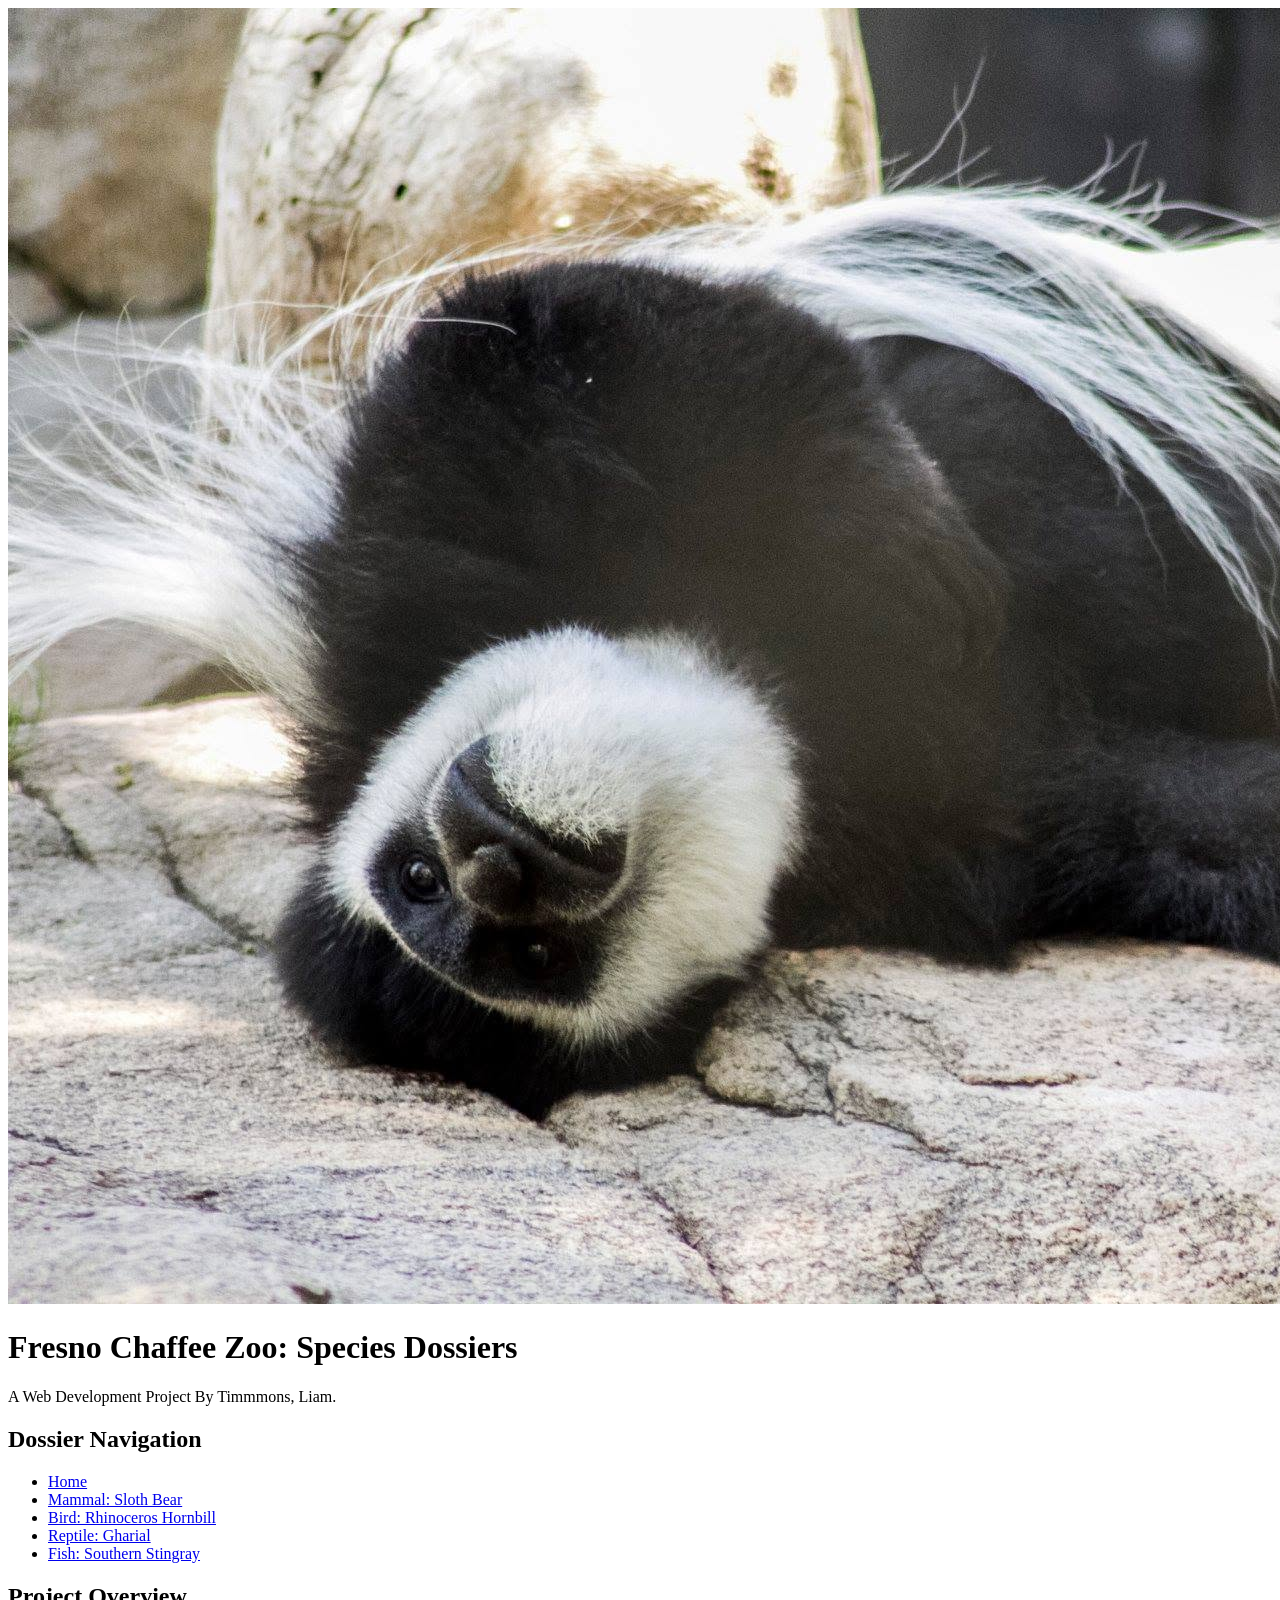
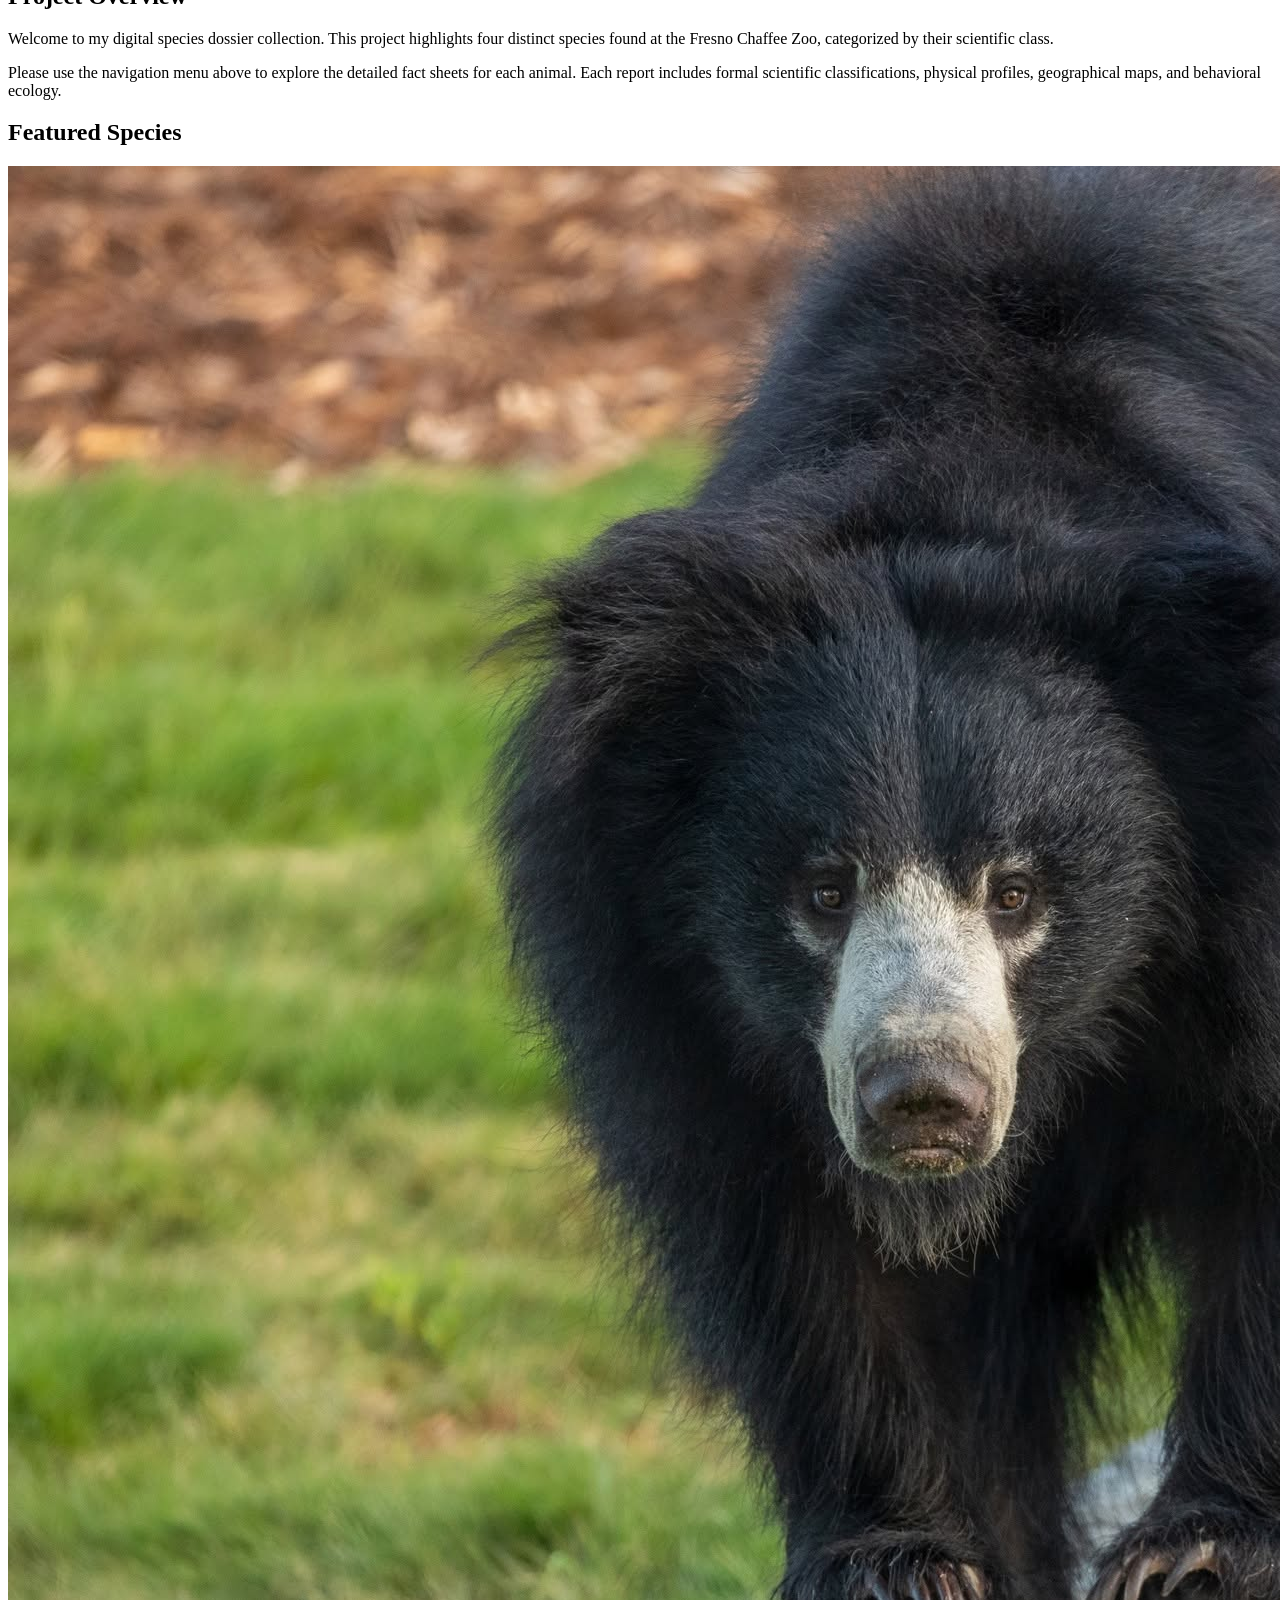
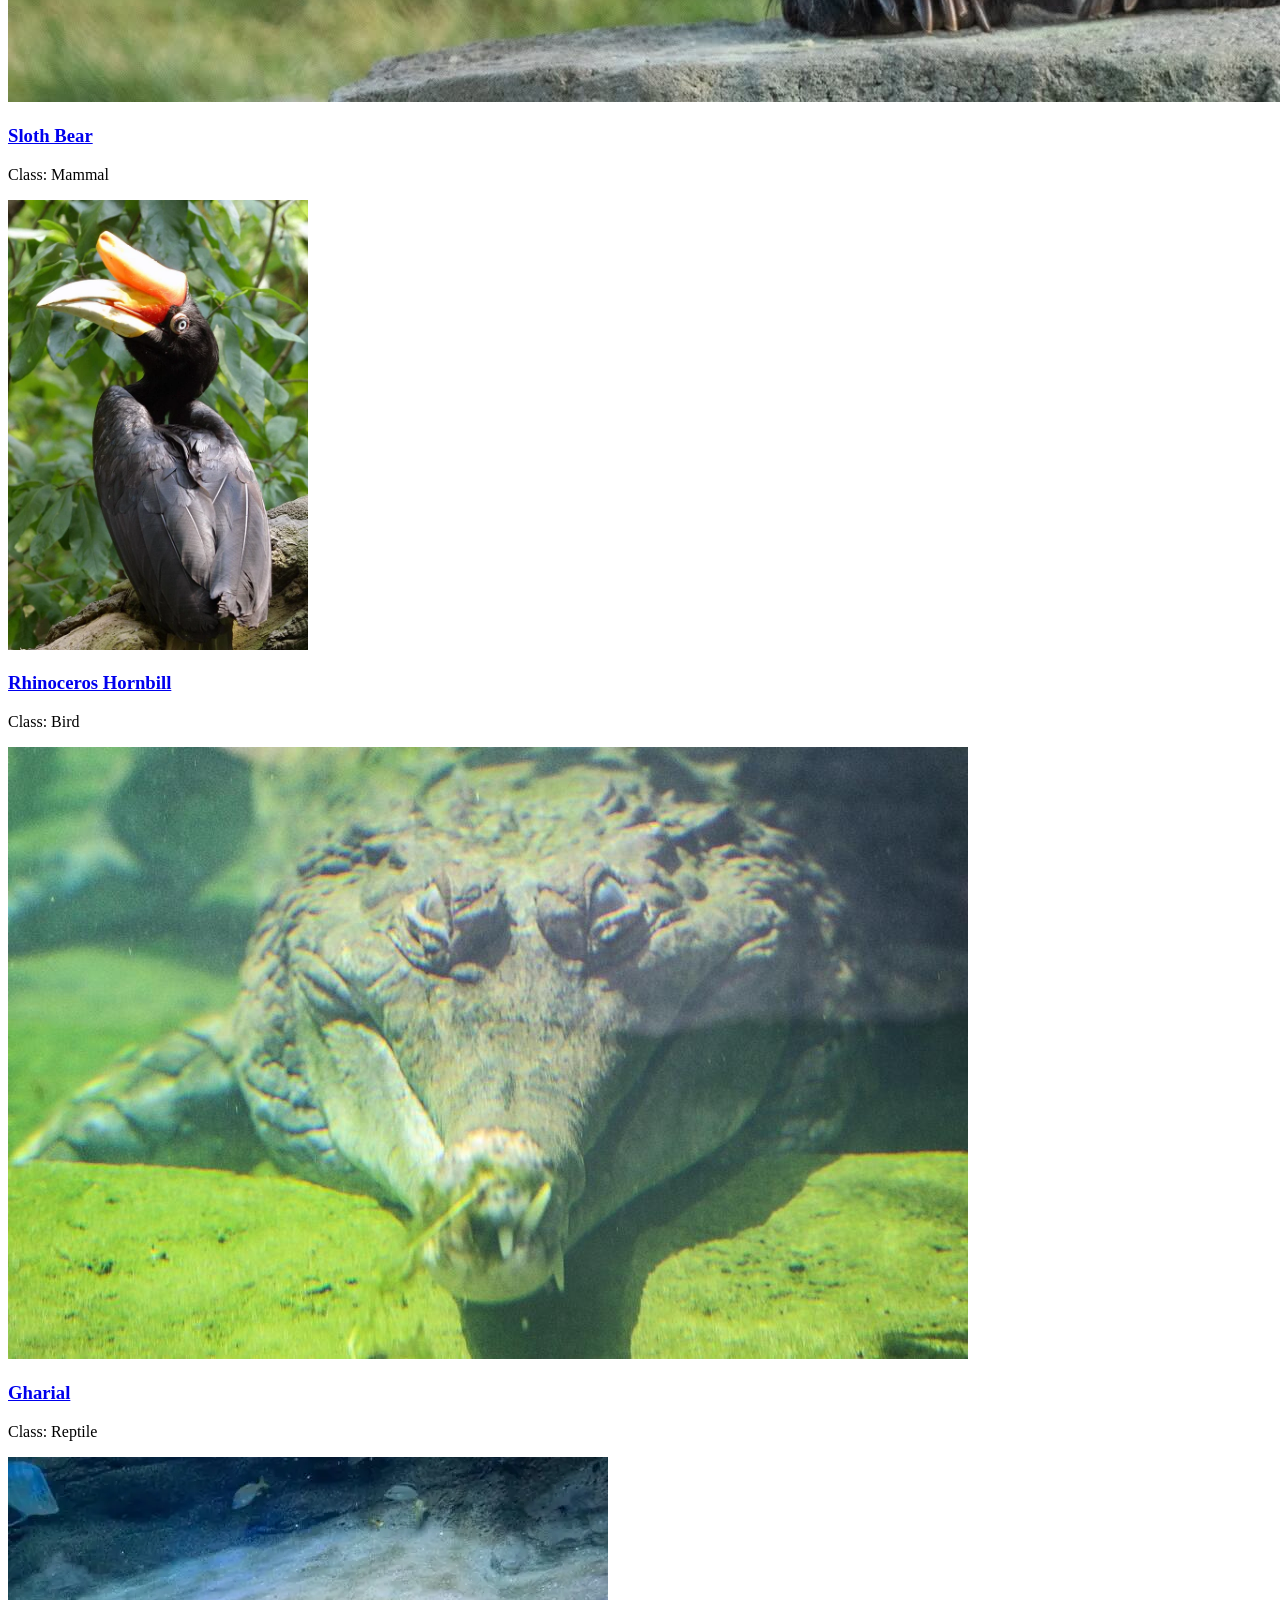
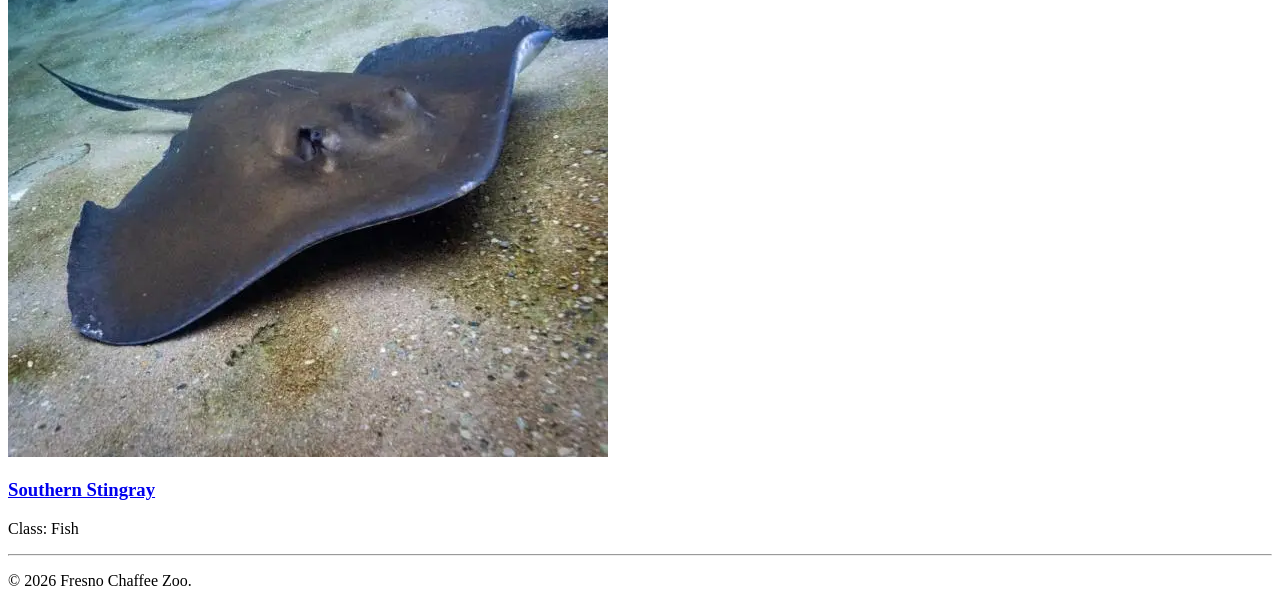
==== commit 21f93046: "Animal Dossier Project, Each Image leading to the details and habits of the Animal, along with the g" ====
--- a/index.html
+++ b/index.html
@@ -7,378 +7,63 @@
 </head>
 <body>
 
-    <header id="top">
+    <header>
+        
+        <img src="Monkey.jpg" alt ="A Monkey Laid down In his enclosure" >
         <h1>Fresno Chaffee Zoo: Species Dossiers</h1>
-
+        <p>A Web Development Project By Timmmons, Liam.</p>
     </header>
 
     <nav>
         <h2>Dossier Navigation</h2>
         <ul>
-             <li><a href="#bear"> Sloth Bear</a></li>
-            <li><a href="#hornbill"> Rhinoceros Hornbill</a></li>
-            <li><a href="#gharial"> Gharial</a></li>
-            <li><a href="#stingray"> Southern Stingray</a></li>
-            <li><a href="#references">References</a></li>
+            <li><a href="index.html">Home</a></li>
+            <li><a href="bear.html">Mammal: Sloth Bear</a></li>
+            <li><a href="hornbill.html">Bird: Rhinoceros Hornbill</a></li>
+            <li><a href="gharial.html">Reptile: Gharial</a></li>
+            <li><a href="stingray.html">Fish: Southern Stingray</a></li>
         </ul>
     </nav>
 
     <main>
-    
+        <section>
+            <h2>Project Overview</h2>
+            <p>Welcome to my digital species dossier collection. This project highlights four distinct species found at the Fresno Chaffee Zoo, categorized by their scientific class.</p>
+            <p>Please use the navigation menu above to explore the detailed fact sheets for each animal. Each report includes formal scientific classifications, physical profiles, geographical maps, and behavioral ecology.</p>
+        </section>
 
-        <hr>
+        <section>
+            <h2>Featured Species</h2>
 
-        <!-- Mammal Dossier -->
-        <article id="bear">
-            <h2>Species Dossier: Sloth Bear (Mammal)</h2>
-            
-            <section>
-                <h3>Basic Information</h3>
-                <p><strong>Common Name:</strong> Sloth Bear</p>
-                <p><strong>Status/Conservation:</strong> Vulnerable <sup><a href="#ref1">[1]</a></sup></p>
-            </section>
+            <article>
+                <img src="Slothbearock.jpg" alt="Sloth Bear" >
+                <h3><a href="bear.html">Sloth Bear</a></h3>
+                <p>Class: Mammal</p>
+            </article>
 
-            <section>
-                <h3>Full Scientific Classification</h3>
-                <table border="1">
-                    <tr><th>Taxonomic Rank</th><th>Classification</th></tr>
-                    <tr><td>Kingdom</td><td>Animalia</td></tr>
-                    <tr><td>Phylum</td><td>Chordata</td></tr>
-                    <tr><td>Subphylum</td><td>Vertebrata</td></tr>
-                    <tr><td>Class</td><td>Mammalia</td></tr>
-                    <tr><td>Subclass</td><td>Theria</td></tr>
-                    <tr><td>Order</td><td>Carnivora</td></tr>
-                    <tr><td>Suborder</td><td>Caniformia</td></tr>
-                    <tr><td>Family</td><td>Ursidae</td></tr>
-                    <tr><td>Genus</td><td>Melursus</td></tr>
-                    <tr><td>Species</td><td>M. ursinus</td></tr>
-                </table>
-            </section>
+            <article>
+                <img src="hornbills.jpg" alt="Rhinoceros Hornbill" width="300">
+                <h3><a href="hornbill.html">Rhinoceros Hornbill</a></h3>
+                <p>Class: Bird</p>
+            </article>
 
-            <section>
-                <h3>Physical Profile</h3>
-                <dl>
-                    <dt>Size Range</dt>
-                    <dd>Body length of 5 to 6 feet; shoulder height around 2 to 3 feet.</dd>
-                    
-                    <dt>Weight</dt>
-                    <dd>120 to 310 lbs, with males being larger than females.</dd>
+            <article>
+                <img src="Gharialsmile.jpg" alt="Gharial" >
+                <h3><a href="gharial.html">Gharial</a></h3>
+                <p>Class: Reptile</p>
+            </article>
 
-                    <dt>Identification Markings</dt>
-                    <dd>Shaggy, dusty-black coat, a distinctive whitish or yellowish Y- or U-shaped mark on the chest, and long, curved claws. <sup><a href="#ref2">[2]</a></sup></dd>
-                </dl>
-            </section>
-
-            <section>
-                <h3>Habitat & Geography</h3>
-                <p>Sloth bears are native to the Indian subcontinent, thriving in dry and moist forests, savannahs, and scrublands.</p>
-                <h4>Distribution Map</h4>
-                <img src="bear-map.jpg" alt="Map showing Sloth Bear distribution in India, Sri Lanka, and Nepal">
-            </section>
-
-            <section>
-                <h3>Ecology & Behavior</h3>
-                <h4>Feeding and Diet</h4>
-                <p>Sloth bears are myrmecophagous, meaning they specialize in eating insects. Their diet includes:</p>
-                <ul>
-                    <li>Termites and ants</li>
-                    <li>Honey and honeycombs</li>
-                    <li>Various fruits and flowers</li>
-                </ul>
-
-                <h4>Life History Cycle</h4>
-                <ol>
-                    <li><strong>Gestation & Birth:</strong> Pregnancy lasts about 6 to 7 months, usually resulting in 1 to 2 cubs.</li>
-                    <li><strong>Cub Stage:</strong> Cubs ride on their mother's back for the first 9 months to stay safe from predators.</li>
-                    <li><strong>Independence:</strong> Cubs stay with their mother for 1.5 to 2.5 years before setting off on their own. <sup><a href="#ref3">[3]</a></sup></li>
-                </ol>
-
-                <h4>Communication & Adaptations</h4>
-                <p>They have specially adapted lower lips that form a tube to vacuum up termites, creating a loud sucking noise that can be heard 100 meters away.</p>
-            </section>
-
-            <section>
-                
-                <figure>
-                    <img src="bear-photo.jpg" alt="A sloth bear foraging on the forest floor">
-                    <figcaption>A Sloth Bear using its long claws to dig for insects. (Woodland Park Zoo Woodland Park Zoo Staff / Exhibit Documentation)</figcaption>
-                </figure>
-            </section>
-            
-            <p><a href="#top">Back to Top</a></p>
-        </article>
-
-        <hr>
-
-        <!-- Bird Dossier -->
-        <article id="hornbill">
-            <h2>Species Dossier: Rhinoceros Hornbill (Bird)</h2>
-            
-            <section>
-                <h3>Basic Information</h3>
-                <p><strong>Common Name:</strong> Rhinoceros Hornbill</p>
-                <p><strong>Status/Conservation:</strong> Vulnerable <sup><a href="#ref4">[4]</a></sup></p>
-            </section>
-
-            <section>
-                <h3>Full Scientific Classification</h3>
-                <table border="1">
-                    <tr><th>Taxonomic Rank</th><th>Classification</th></tr>
-                    <tr><td>Kingdom</td><td>Animalia</td></tr>
-                    <tr><td>Phylum</td><td>Chordata</td></tr>
-                    <tr><td>Subphylum</td><td>Vertebrata</td></tr>
-                    <tr><td>Class</td><td>Aves</td></tr>
-                    <tr><td>Subclass</td><td>Neornithes</td></tr>
-                    <tr><td>Order</td><td>Bucerotiformes</td></tr>
-                    <tr><td>Suborder</td><td>Buceroti</td></tr>
-                    <tr><td>Family</td><td>Bucerotidae</td></tr>
-                    <tr><td>Genus</td><td>Buceros</td></tr>
-                    <tr><td>Species</td><td>B. rhinoceros</td></tr>
-                </table>
-            </section>
-
-            <section>
-                <h3>Physical Profile</h3>
-                <dl>
-                    <dt>Size Range</dt>
-                    <dd>31 to 35 inches in length with a wingspan up to 5 feet.</dd>
-                    
-                    <dt>Weight</dt>
-                    <dd>4.5 to 6.5 lbs.</dd>
-
-                    <dt>Identification Markings</dt>
-                    <dd>Black plumage, white tail with a broad black band, and a massive orange-red and yellow beak with a prominent horn-like structure called a casque. <sup><a href="#ref5">[5]</a></sup></dd>
-                </dl>
-            </section>
-
-            <section>
-                <h3>Habitat & Geography</h3>
-                <p>Native to Southeast Asia, they primarily inhabit the canopies of vast expanses of primary tropical rainforests.</p>
-                <h4>Distribution Map</h4>
-                <img src="hornbill-map.jpg" alt="Map showing Rhinoceros Hornbill distribution in Southeast Asia"
-            </section>
-
-            <section>
-                <h3>Ecology & Behavior</h3>
-                <h4>Feeding and Diet</h4>
-                <p>Rhinoceros Hornbills are primarily frugivores. Their diet includes:</p>
-                <ul>
-                    <li>Figs (their primary food source)</li>
-                    <li>Various other rainforest fruits</li>
-                    <li>Small insects, reptiles, and tree frogs</li>
-                </ul>
-
-                <h4>Life History Cycle</h4>
-                <ol>
-                    <li><strong>Courtship & Nesting:</strong> Pairs mate for life. The female seals herself inside a hollow tree cavity using mud and feces, leaving only a small slit.</li>
-                    <li><strong>Incubation:</strong> The male feeds the female through the slit for up to 3 months while she incubates 1-2 eggs.</li>
-                    <li><strong>Fledging:</strong> Once the chicks are large enough, the mother breaks out, and both parents feed the chicks until they fledge. <sup><a href="#ref6">[6]</a></sup></li>
-                </ol>
-
-                <h4>Communication & Adaptations</h4>
-                <p>Their large casque acts as an amplifying resonance chamber for their loud, harsh calls that echo through the rainforest canopy.</p>
-            </section>
-
-            <section>
-                
-                <figure>
-                    <img src="hornbill-photo.jpg" alt="A Rhinoceros Hornbill perched on a tropical branch" >
-                    <figcaption>Rhinoceros Hornbill showcasing its large, colorful casque.</figcaption>
-                </figure>
-            </section>
-
-            <p><a href="#top">Back to Top</a></p>
-        </article>
-
-        <hr>
-
-        <!-- Reptile Dossier -->
-        <article id="gharial">
-            <h2>Species Dossier: Gharial (Reptile)</h2>
-            
-            <section>
-                <h3>Basic Information</h3>
-                <p><strong>Common Name:</strong> Gharial (Gavial)</p>
-                <p><strong>Status/Conservation:</strong> Critically Endangered <sup><a href="#ref7">[7]</a></sup></p>
-            </section>
-
-            <section>
-                <h3>Full Scientific Classification</h3>
-                <table border="1">
-                    <tr><th>Taxonomic Rank</th><th>Classification</th></tr>
-                    <tr><td>Kingdom</td><td>Animalia</td></tr>
-                    <tr><td>Phylum</td><td>Chordata</td></tr>
-                    <tr><td>Subphylum</td><td>Vertebrata</td></tr>
-                    <tr><td>Class</td><td>Reptilia</td></tr>
-                    <tr><td>Subclass</td><td>Archosauria</td></tr>
-                    <tr><td>Order</td><td>Crocodilia</td></tr>
-                    <tr><td>Suborder</td><td>Eusuchia</td></tr>
-                    <tr><td>Family</td><td>Gavialidae</td></tr>
-                    <tr><td>Genus</td><td>Gavialis</td></tr>
-                    <tr><td>Species</td><td>G. gangeticus</td></tr>
-                </table>
-            </section>
-
-            <section>
-                <h3>Physical Profile</h3>
-                <dl>
-                    <dt>Size Range</dt>
-                    <dd>Adult males reach 15 to 20 feet in length; females are slightly smaller.</dd>
-                    
-                    <dt>Weight</dt>
-                    <dd>350 to 550 lbs.</dd>
-
-                    <dt>Identification Markings</dt>
-                    <dd>Extremely long, thin snout filled with interlocking teeth. Adult males develop a bulbous cartilaginous growth on the tip of their snout called a "ghara." <sup><a href="#ref8">[8]</a></sup></dd>
-                </dl>
-            </section>
-
-            <section>
-                <h3>Habitat & Geography</h3>
-                <p>Gharials are highly aquatic and prefer the calm areas of deep, fast-flowing rivers in Northern India and Nepal.</p>
-                <h4>Distribution Map</h4>
-                <img src="gharial-map.jpg" alt="Map of remaining Gharial populations in river systems of India and Nepal">
-            </section>
-
-            <section>
-                <h3>Ecology & Behavior</h3>
-                <h4>Feeding and Diet</h4>
-                <p>Gharials are specialized piscivores (fish-eaters). Their diet includes:</p>
-                <ul>
-                    <li>Small to medium-sized river fish</li>
-                    <li>Occasional frogs and crustaceans (mostly eaten by juveniles)</li>
-                </ul>
-
-                <h4>Life History Cycle</h4>
-                <ol>
-                    <li><strong>Nesting:</strong> Females dig steep hole nests in river sandbanks and lay 20-90 eggs.</li>
-                    <li><strong>Hatching:</strong> After 70 days, hatchlings emerge. Unlike other crocodilians, mother gharials cannot carry babies in their mouths due to their needle-like teeth.</li>
-                    <li><strong>Maturity:</strong> Juveniles stay in creches protected by adults. Males grow their signature 'ghara' upon reaching sexual maturity at around 10 years old. <sup><a href="#ref9">[9]</a></sup></li>
-                </ol>
-
-                <h4>Communication & Adaptations</h4>
-                <p>The male's "ghara" acts as a vocal resonator to create buzzing and bubbling noises used during courtship and territory defense.</p>
-            </section>
-
-            <section>
-              
-                <figure>
-                    <img src="gharial-photo.jpg" alt="A male gharial basking on a sandy riverbank">
-                    <figcaption>An adult Gharial, identifiable by the 'ghara' on its snout.</figcaption>
-                </figure>
-            </section>
-
-            <p><a href="#top">Back to Top</a></p>
-        </article>
-
-        <hr>
-
-        <!-- Fish Dossier -->
-        <article id="stingray">
-            <h2>Species Dossier: Southern Stingray (Fish)</h2>
-            
-            <section>
-                <h3>Basic Information</h3>
-                <p><strong>Common Name:</strong> Southern Stingray</p>
-                <p><strong>Status/Conservation:</strong> Near Threatened <sup><a href="#ref10">[10]</a></sup></p>
-            </section>
-
-            <section>
-                <h3>Full Scientific Classification</h3>
-                <table border="1">
-                    <tr><th>Taxonomic Rank</th><th>Classification</th></tr>
-                    <tr><td>Kingdom</td><td>Animalia</td></tr>
-                    <tr><td>Phylum</td><td>Chordata</td></tr>
-                    <tr><td>Subphylum</td><td>Vertebrata</td></tr>
-                    <tr><td>Class</td><td>Chondrichthyes</td></tr>
-                    <tr><td>Subclass</td><td>Elasmobranchii</td></tr>
-                    <tr><td>Order</td><td>Myliobatiformes</td></tr>
-                    <tr><td>Suborder</td><td>Myliobatoidei</td></tr>
-                    <tr><td>Family</td><td>Dasyatidae</td></tr>
-                    <tr><td>Genus</td><td>Hypanus</td></tr>
-                    <tr><td>Species</td><td>H. americanus</td></tr>
-                </table>
-            </section>
-
-            <section>
-                <h3>Physical Profile</h3>
-                <dl>
-                    <dt>Size Range</dt>
-                    <dd>Females can reach up to 5 feet across; males are much smaller, up to 2.5 feet across.</dd>
-                    
-                    <dt>Weight</dt>
-                    <dd>Up to 215 lbs.</dd>
-
-                    <dt>Identification Markings</dt>
-                    <dd>Diamond-shaped flat disc body, dark brown/gray topside, and a white underbelly. A long, whip-like tail holds a venomous, barbed spine. <sup><a href="#ref11">[11]</a></sup></dd>
-                </dl>
-            </section>
-
-            <section>
-                <h3>Habitat & Geography</h3>
-                <p>Found in shallow coastal waters of the western Atlantic Ocean, from New Jersey to southern Brazil, heavily favoring sandy bottoms and seagrass beds.</p>
-                <h4>Distribution Map</h4>
-                <img src="stingray-map.jpg" alt="Distribution map of the Southern Stingray in the western Atlantic Ocean" >
-            </section>
-
-            <section>
-                <h3>Ecology & Behavior</h3>
-                <h4>Feeding and Diet</h4>
-                <p>Southern Stingrays are benthic predators. They blow water from their gills to uncover prey hidden in the sand, eating:</p>
-                <ul>
-                    <li>Bivalves and worms</li>
-                    <li>Crustaceans (crabs, shrimp)</li>
-                    <li>Small bony fishes</li>
-                </ul>
-
-                <h4>Life History Cycle</h4>
-                <ol>
-                    <li><strong>Gestation:</strong> Females give birth to live young (ovoviviparous) after a 4 to 8 month gestation.</li>
-                    <li><strong>Pups:</strong> A litter yields 2 to 10 miniature stingrays called pups, which are fully independent immediately upon birth.</li>
-                    <li><strong>Growth:</strong> Pups bury themselves in the sand to avoid predators like hammerhead sharks while they grow to maturity. <sup><a href="#ref12">[12]</a></sup></li>
-                </ol>
-
-                <h4>Communication & Adaptations</h4>
-                <p>They use electroreception (Ampullae of Lorenzini) to detect the electrical fields of buried prey.</p>
-            </section>
-
-            <section>
-               
-                <figure>
-                    <img src="stingray-photo.jpg" alt="A Southern Stingray gliding over a sandy ocean floor" width="400">
-                    <figcaption>Southern Stingray skimming the ocean floor.</figcaption>
-                </figure>
-            </section>
-
-            <p><a href="#top">Back to Top</a></p>
-        </article>
+            <article>
+                <img src="Southernstingrays.jpg" alt="Southern Stingray" >
+                <h3><a href="stingray.html">Southern Stingray</a></h3>
+                <p>Class: Fish</p>
+            </article>
+        </section>
     </main>
 
-    <hr>
-
     <footer>
-        <section id="references">
-            <h2>Consolidated References</h2>
-            <ol>
-                <!-- Bear References -->
-                <li id="ref1">IUCN Red List. "Melursus ursinus Status."</li>
-                <li id="ref2">San Diego Zoo Wildlife Alliance. "Sloth Bear Profile."</li>
-                <li id="ref3">National Geographic. "Sloth Bear Behavior and Life Cycle."</li>
-                <!-- Hornbill References -->
-                <li id="ref4">BirdLife International. "Buceros rhinoceros Conservation."</li>
-                <li id="ref5">Fresno Chaffee Zoo. "Rhinoceros Hornbill Information."</li>
-                <li id="ref6">Cornell Lab of Ornithology. "Hornbill Nesting Behaviors."</li>
-                <!-- Gharial References -->
-                <li id="ref7">Gharial Conservation Alliance. "Species Status Report."</li>
-                <li id="ref8">Smithsonian National Zoo. "Gharial Fact Sheet."</li>
-                <li id="ref9">National Geographic. "Reptile Profiles: The Gharial."</li>
-                <!-- Stingray References -->
-                <li id="ref10">Oceana. "Marine Wildlife Encyclopedia: Southern Stingray."</li>
-                <li id="ref11">Florida Museum of Natural History. "Biological Profiles: Hypanus americanus."</li>
-                <li id="ref12">MarineBio Conservation Society. "Stingray Reproduction and Life Cycle."</li>
-            </ol>
-        </section>
-        <p>&copy; 2026 All Rights Reserved. Liam Timmons</p>
+        <hr>
+        <p>&copy; 2026 Fresno Chaffee Zoo.</p>
     </footer>
 
 </body>
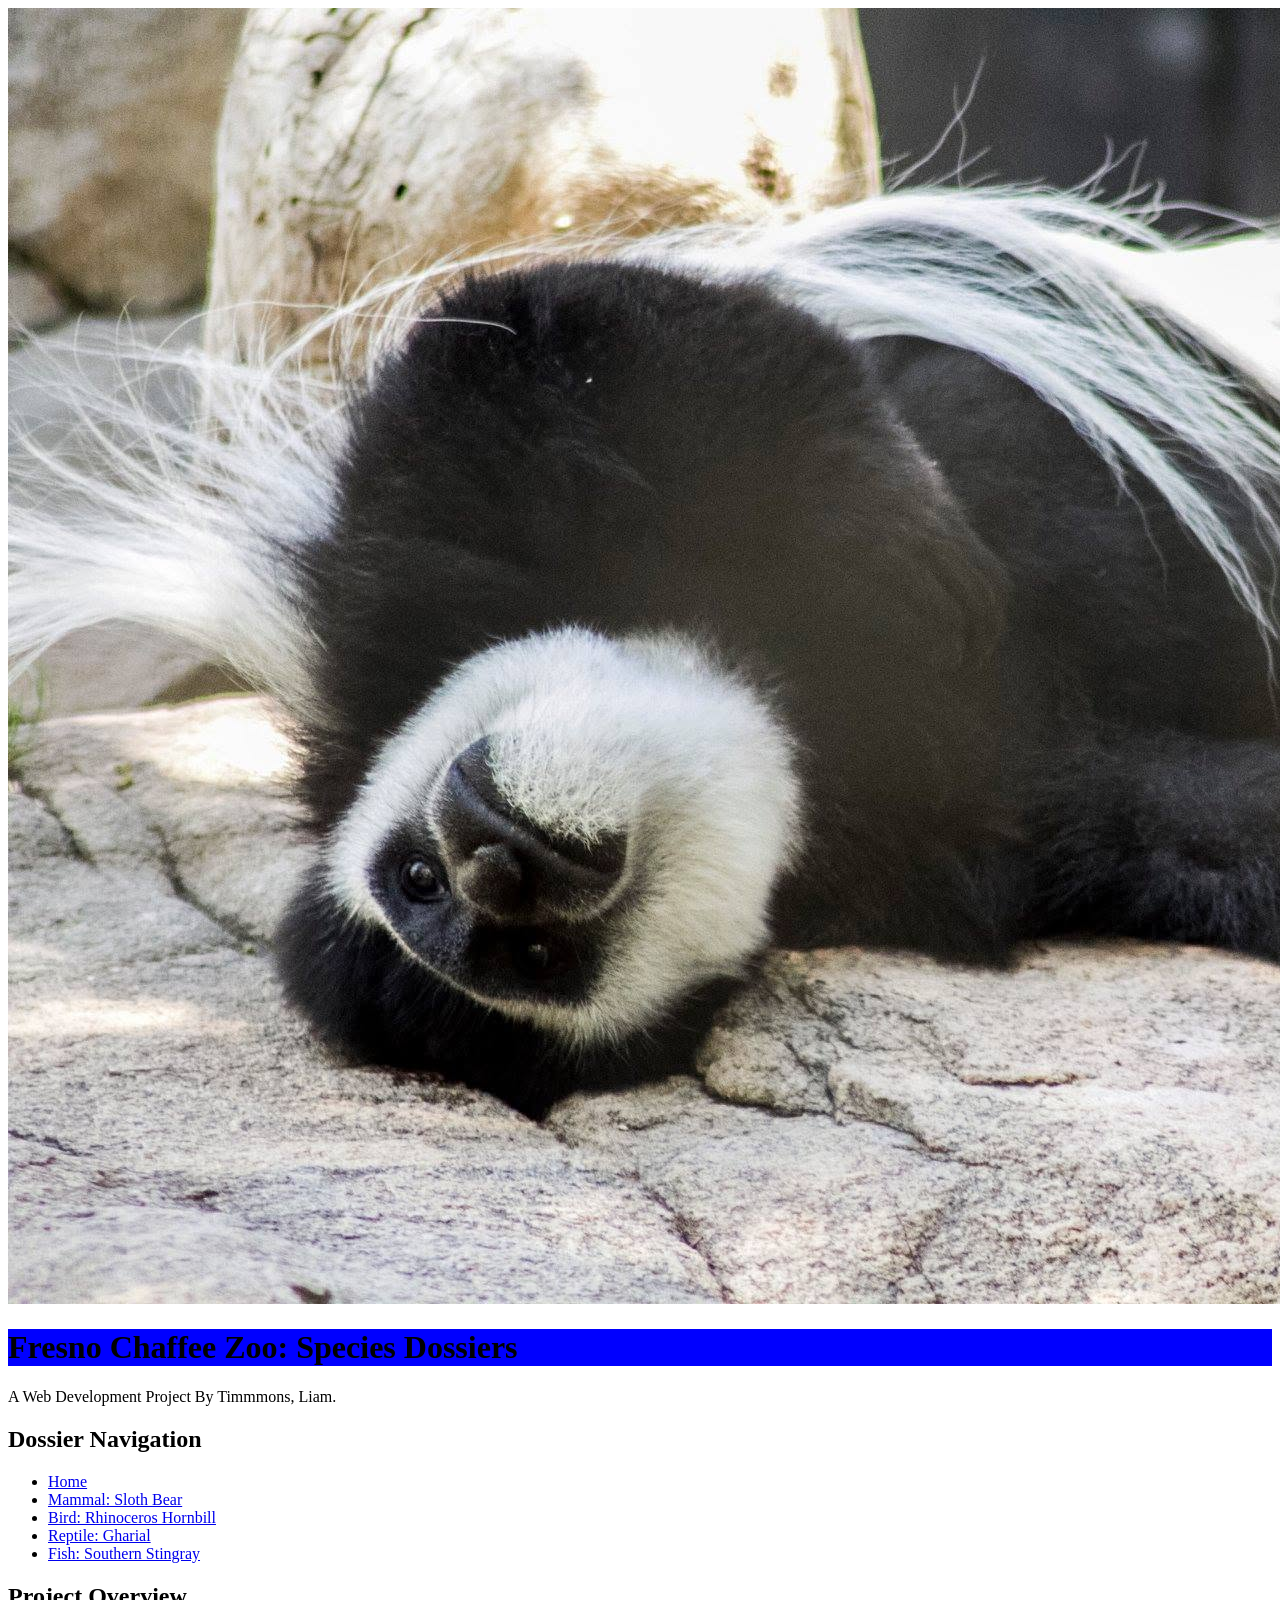
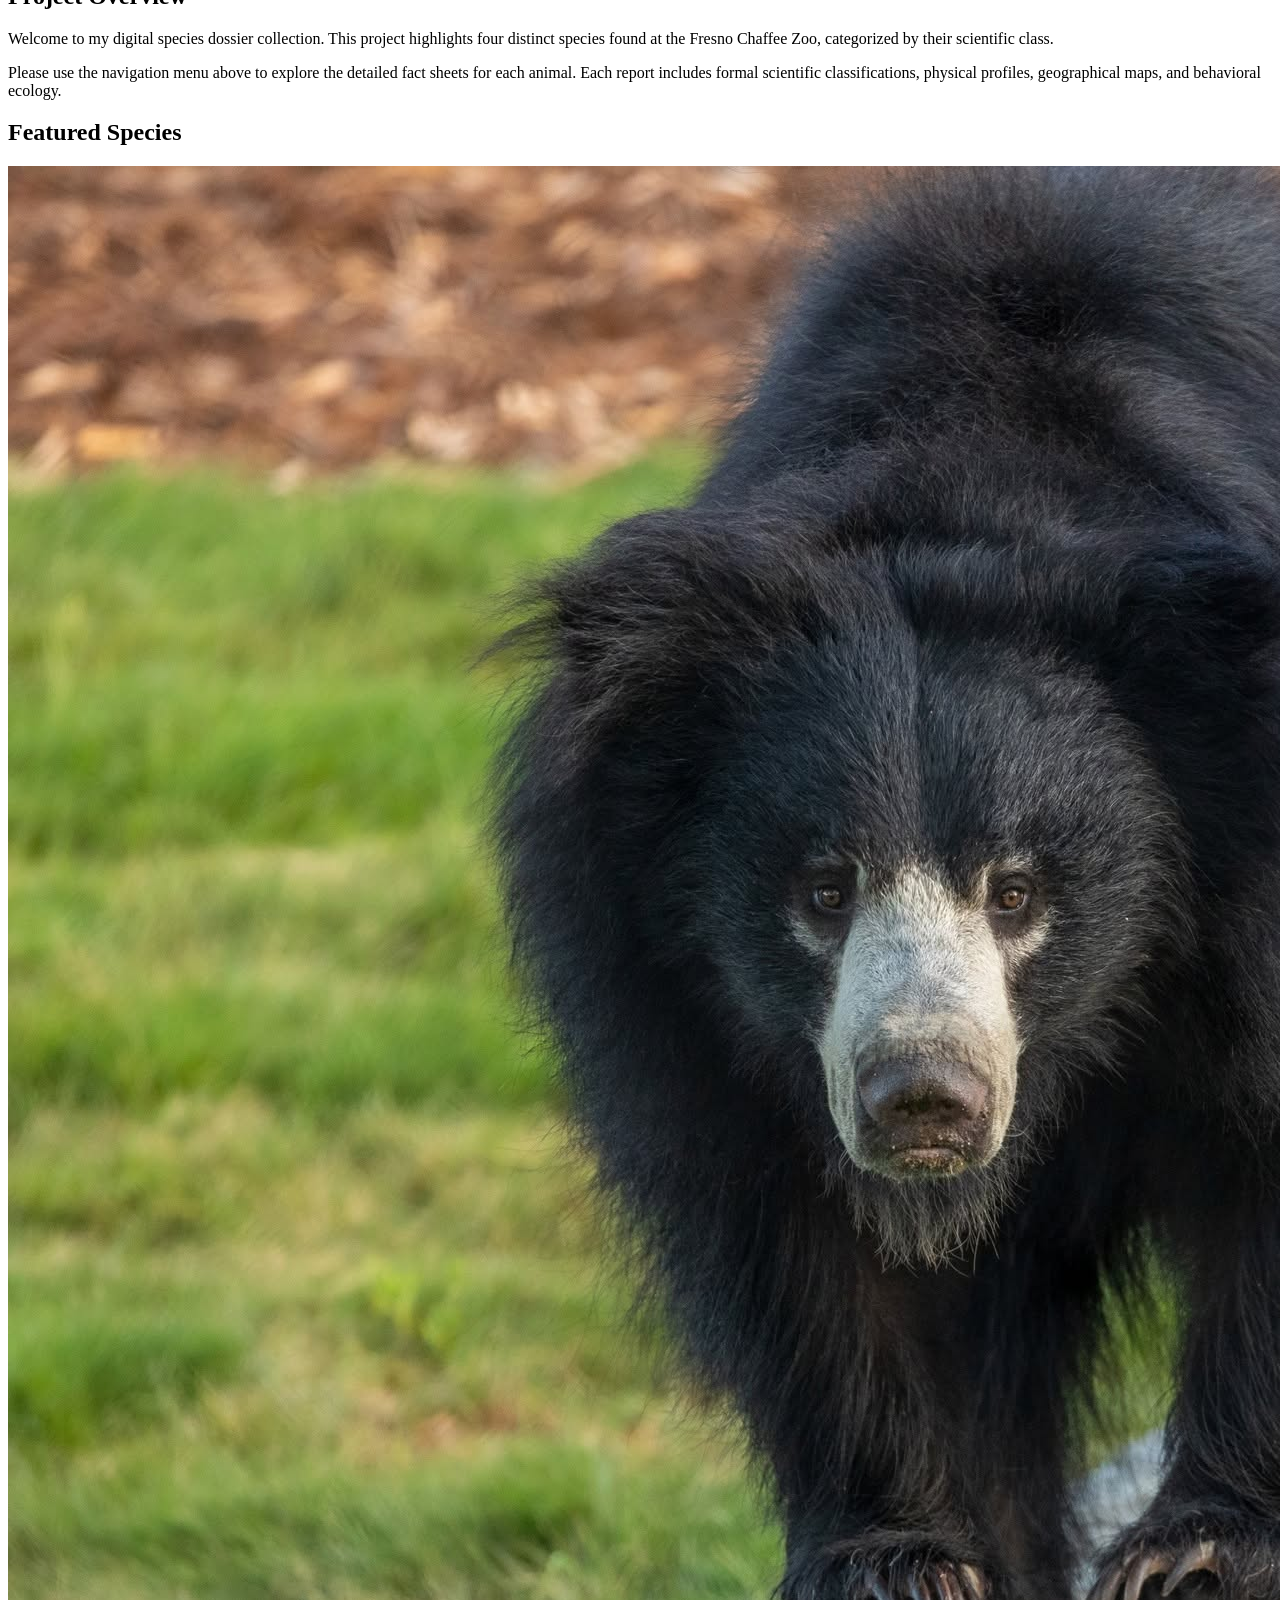
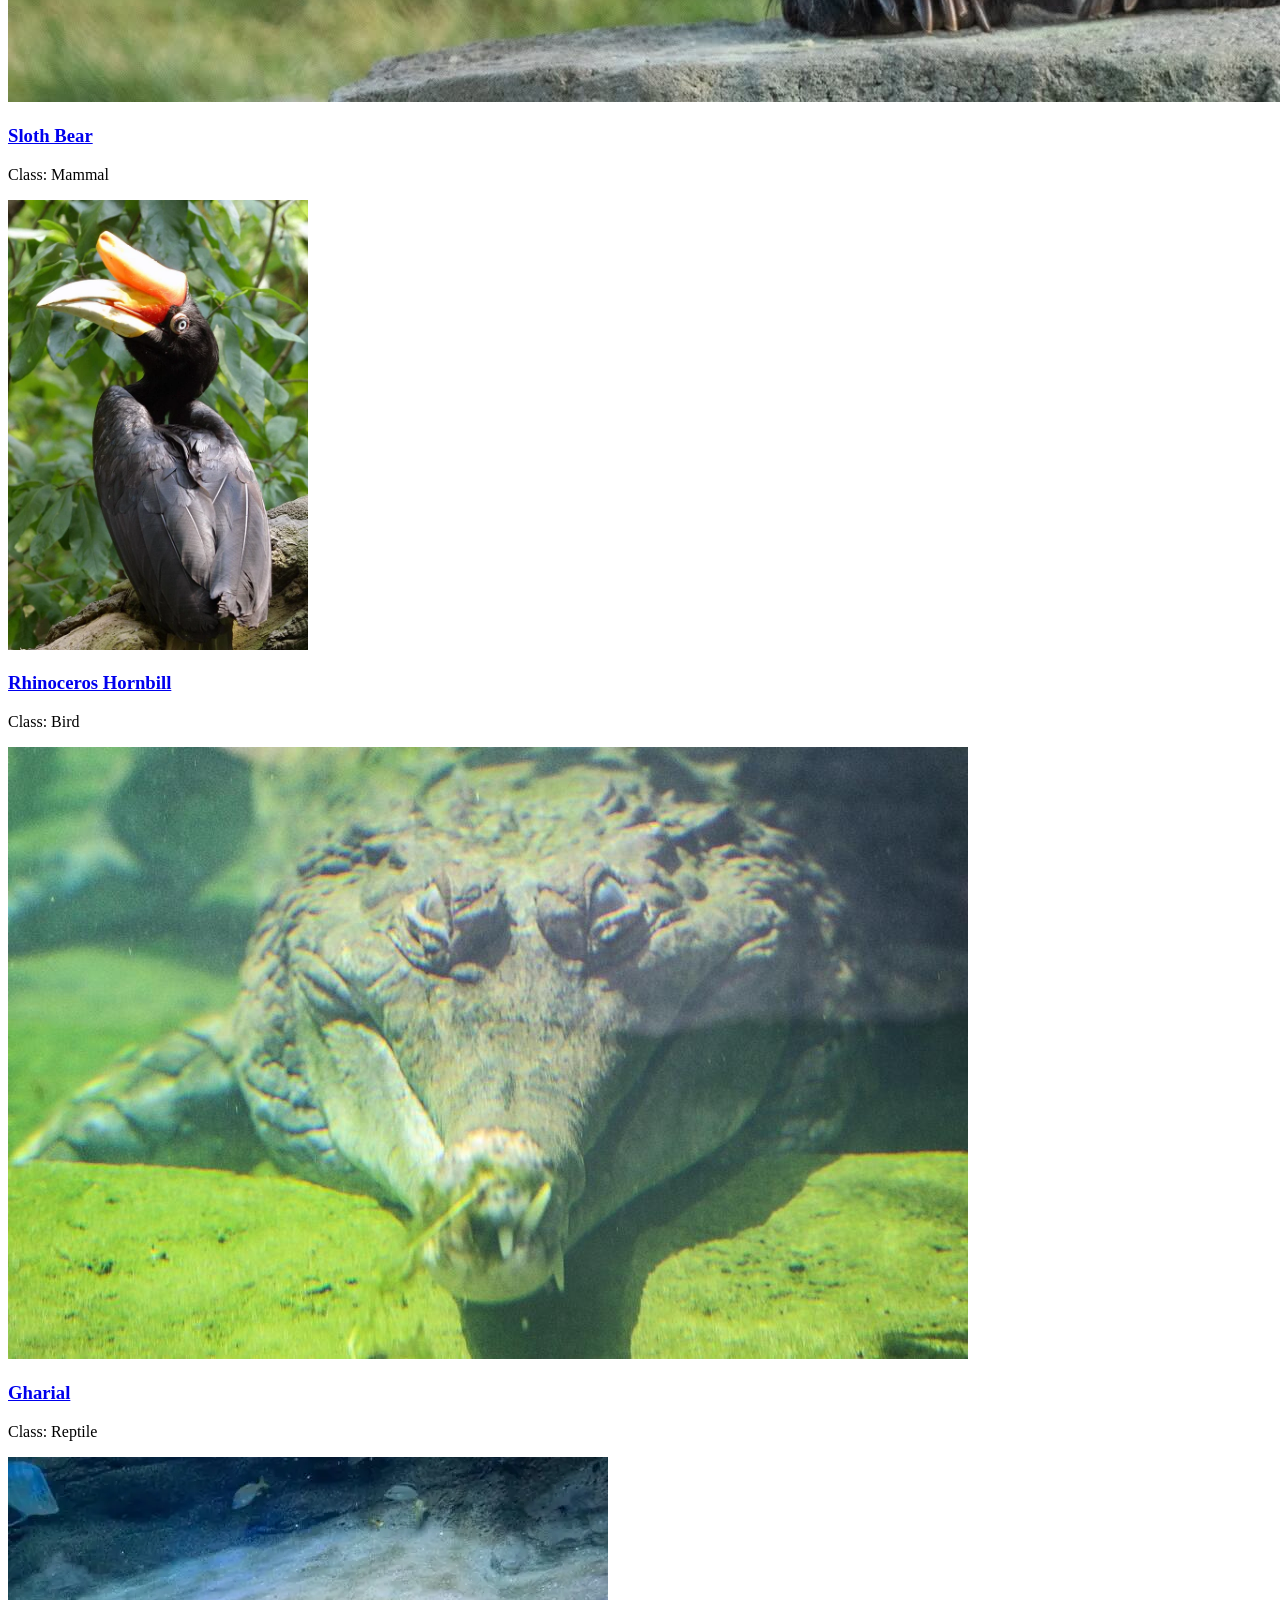
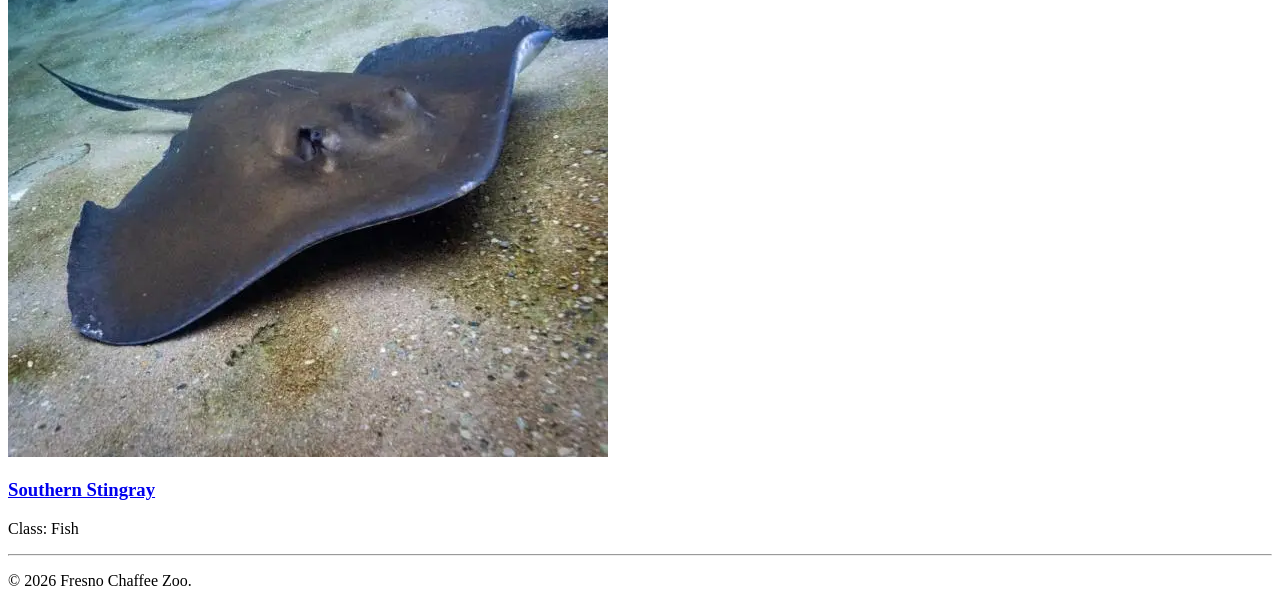
==== commit 4f41f2a2: "hornbill king 9000" ====
--- a/index.html
+++ b/index.html
@@ -4,6 +4,7 @@
     <meta charset="UTF-8">
     <meta name="viewport" content="width=device-width, initial-scale=1.0">
     <title>Fresno Chaffee Zoo Species Dossiers</title>
+    <link rel="stylesheet" href="app.css">
 </head>
 <body>
 
@@ -13,7 +14,7 @@
         <h1>Fresno Chaffee Zoo: Species Dossiers</h1>
         <p>A Web Development Project By Timmmons, Liam.</p>
     </header>
-
+    
     <nav>
         <h2>Dossier Navigation</h2>
         <ul>
@@ -23,7 +24,7 @@
             <li><a href="gharial.html">Reptile: Gharial</a></li>
             <li><a href="stingray.html">Fish: Southern Stingray</a></li>
         </ul>
-    </nav>
+
 
     <main>
         <section>
--- a/app.css
+++ b/app.css
@@ -0,0 +1,11 @@
+h1 {
+    background-color: blue;
+}
+
+
+
+
+nav {
+    background-color: white;
+}
+
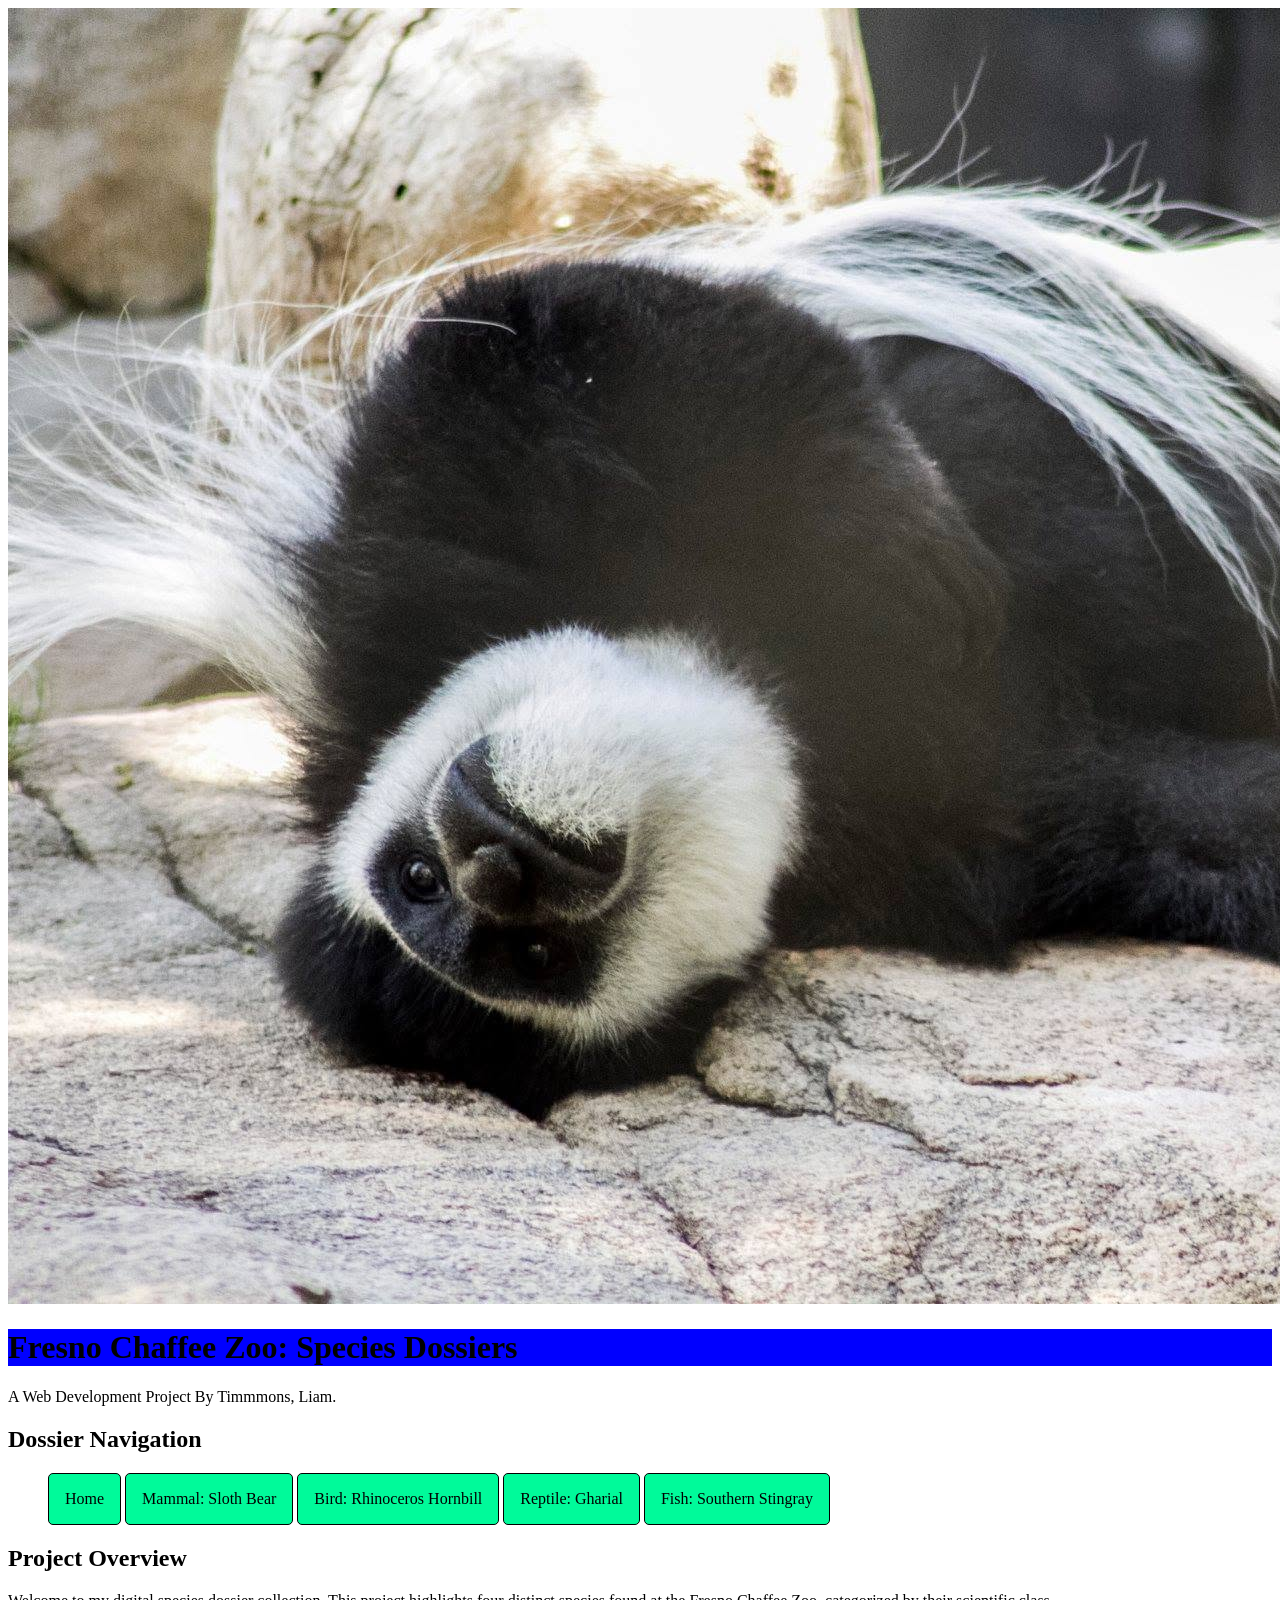
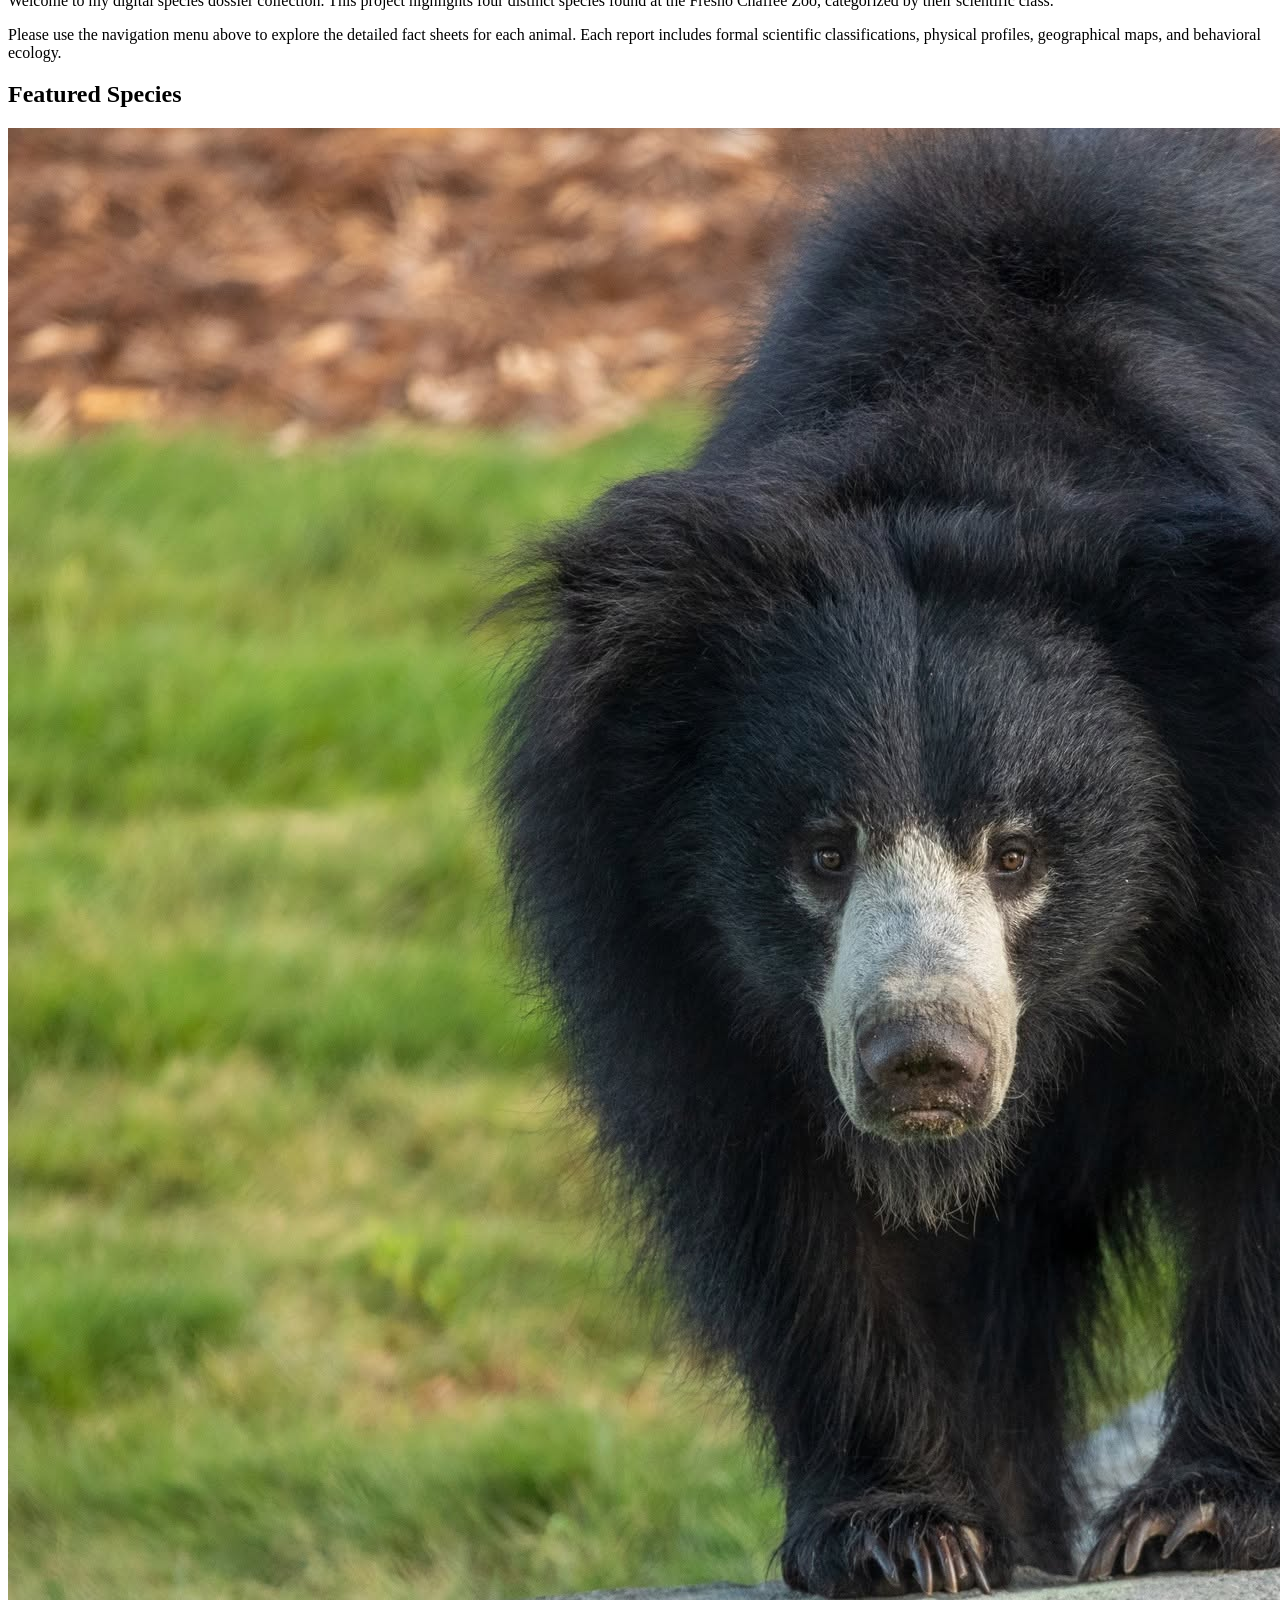
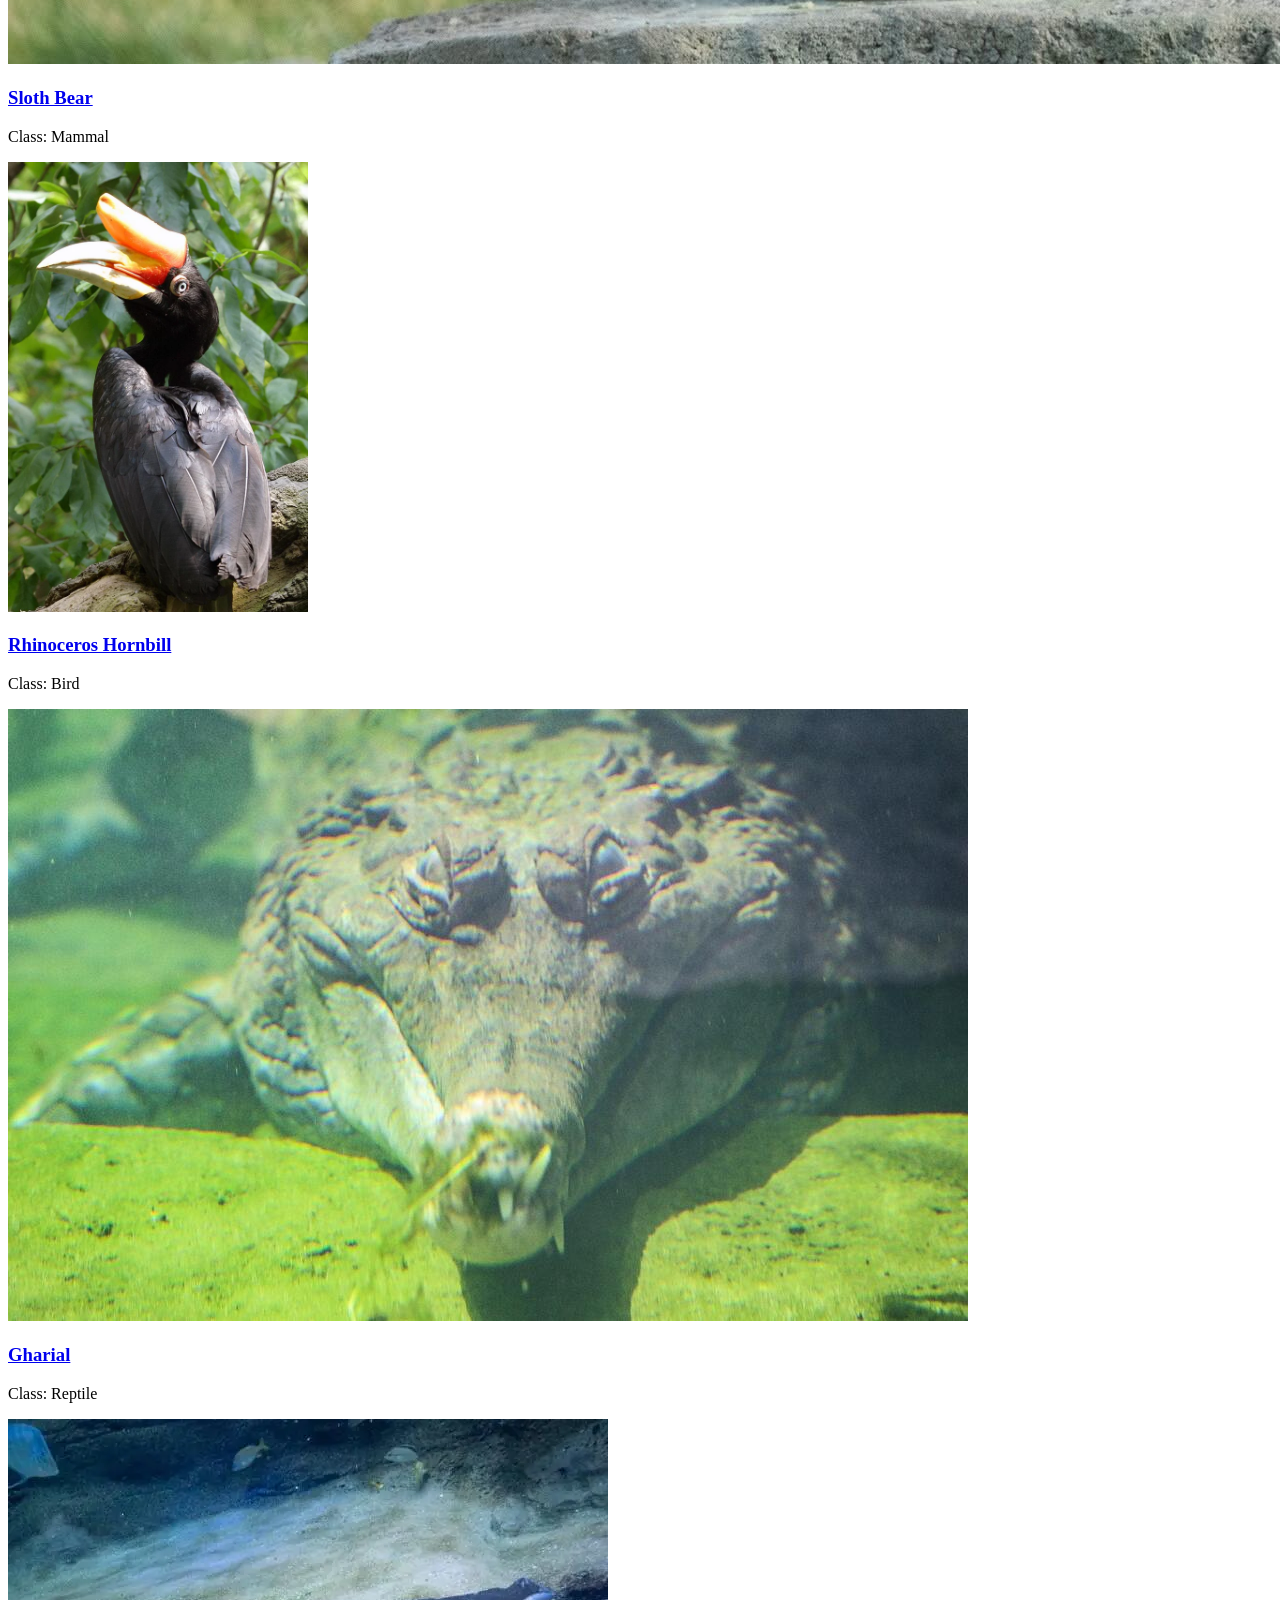
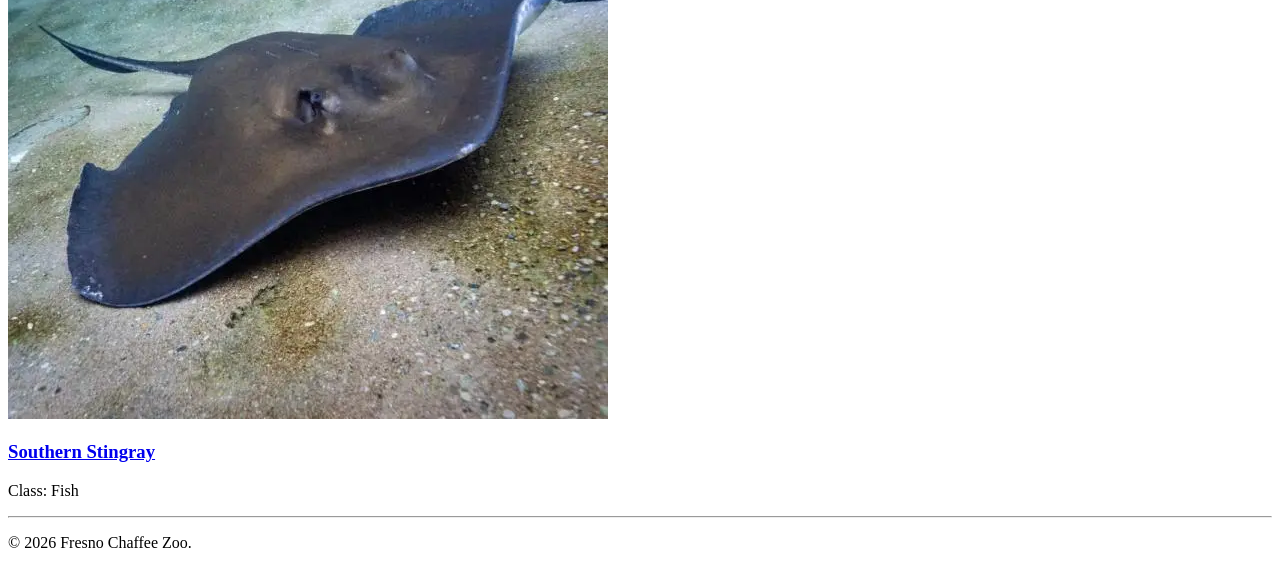
==== commit 3411f18f: "CSS styling of project" ====
--- a/index.html
+++ b/index.html
@@ -15,7 +15,7 @@
         <p>A Web Development Project By Timmmons, Liam.</p>
     </header>
     
-    <nav>
+    <nav id="main-nav">
         <h2>Dossier Navigation</h2>
         <ul>
             <li><a href="index.html">Home</a></li>
@@ -24,7 +24,7 @@
             <li><a href="gharial.html">Reptile: Gharial</a></li>
             <li><a href="stingray.html">Fish: Southern Stingray</a></li>
         </ul>
-
+    </nav>
 
     <main>
         <section>
--- a/app.css
+++ b/app.css
@@ -3,9 +3,33 @@
 }
 
 
+#main-nav {
+    background-color: white;
+}      
 
 
-nav {
-    background-color: white;
+
+#main-nav li{   
+display: inline-block;
 }
 
+#main-nav a{
+    background-color: mediumspringgreen;    
+    padding: 1em;
+    padding: 1em;
+    display: inline-block;
+    color: black;   
+    text-decoration: none;
+    border: 1px solid black;
+    border-radius: 5px;
+    
+}
+
+#main-nav {
+
+animation-name: Animal dossier!
+:inherit-moz-range-thumb
+}
+:fullscreen
+:-moz-loading
+feDisplacementMap
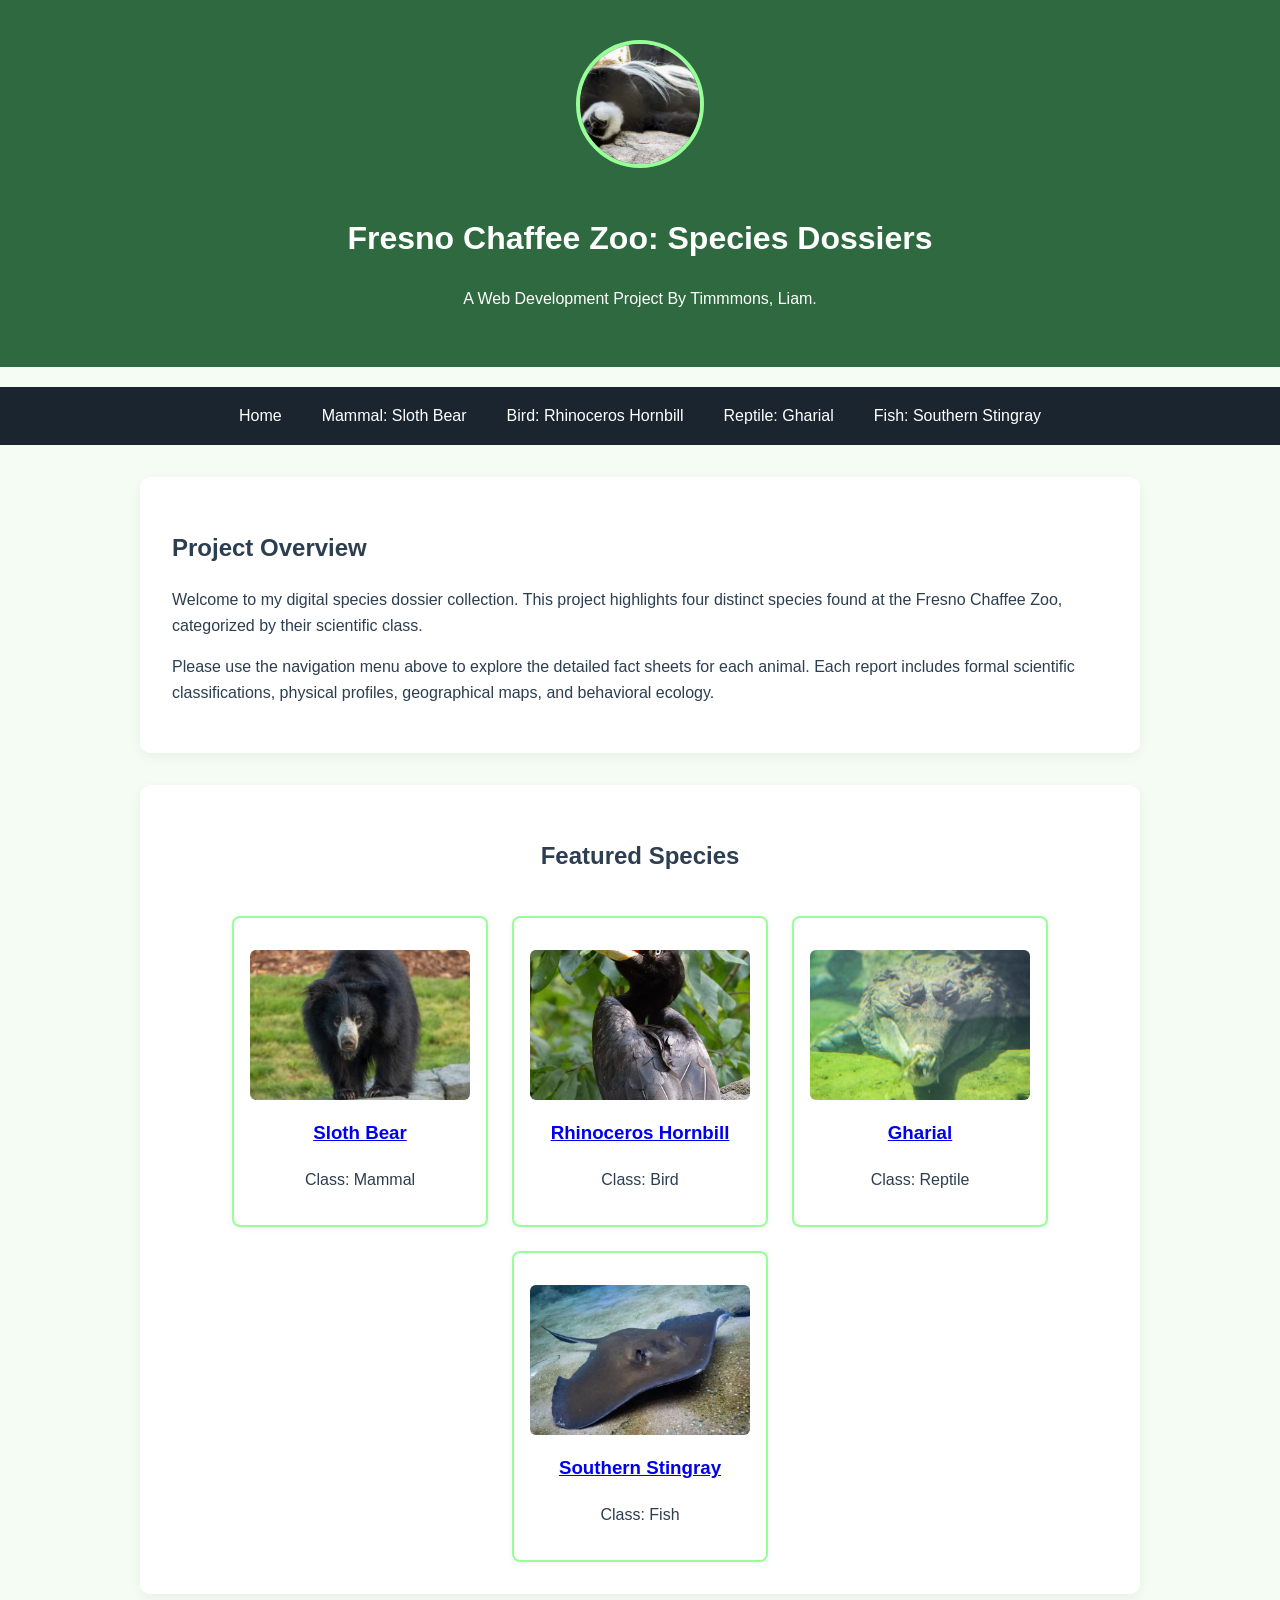
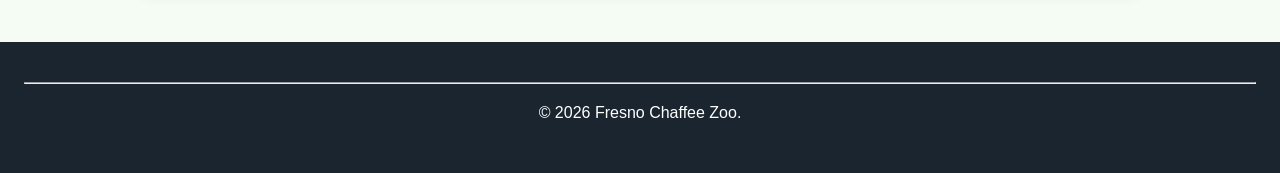
==== commit 66d03ff9: "Styled CSS, Dossier project completed!" ====
--- a/index.html
+++ b/index.html
@@ -9,14 +9,13 @@
 <body>
 
     <header>
-        
         <img src="Monkey.jpg" alt ="A Monkey Laid down In his enclosure" >
         <h1>Fresno Chaffee Zoo: Species Dossiers</h1>
         <p>A Web Development Project By Timmmons, Liam.</p>
     </header>
     
     <nav id="main-nav">
-        <h2>Dossier Navigation</h2>
+        <h2></h2>
         <ul>
             <li><a href="index.html">Home</a></li>
             <li><a href="bear.html">Mammal: Sloth Bear</a></li>
--- a/app.css
+++ b/app.css
@@ -1,35 +1,170 @@
-h1 {
-    background-color: blue;
+/* app.css - Mint Green Theme with Responsive Image Widths & Centered Cards */
+
+:root {
+    --mintgreen: #98FF98;
+    --dark-mint: #2e6940;
+    --bg-color: #f4fcf4;
+    --text-color: #2c3e50;
 }
 
-
-#main-nav {
-    background-color: white;
-}      
-
-
-
-#main-nav li{   
-display: inline-block;
+body {
+    font-family: 'Segoe UI', Tahoma, Geneva, Verdana, sans-serif;
+    background-color: var(--bg-color);
+    color: var(--text-color);
+    line-height: 1.6;
+    margin: 0;
+    padding: 0;
 }
 
-#main-nav a{
-    background-color: mediumspringgreen;    
-    padding: 1em;
-    padding: 1em;
-    display: inline-block;
-    color: black;   
-    text-decoration: none;
-    border: 1px solid black;
-    border-radius: 5px;
-    
+header {
+    background-color: var(--dark-mint);
+    color: white;
+    text-align: center;
+    padding: 2.5rem 1rem;
 }
 
-#main-nav {
+header img {
+    max-width: 120px;
+    height: 120px;
+    object-fit: cover;
+    border-radius: 50%;
+    border: 4px solid var(--mintgreen);
+    margin-bottom: 1rem;
+}
 
-animation-name: Animal dossier!
-:inherit-moz-range-thumb
+nav ul {
+    list-style: none;
+    padding: 0;
+    display: flex;
+    justify-content: center;
+    background-color: #1a252f;
+    margin: 0;
+    flex-wrap: wrap;
 }
-:fullscreen
-:-moz-loading
-feDisplacementMap+
+nav li {
+    margin: 0;
+}
+
+nav a {
+    color: white;
+    text-decoration: none;
+    padding: 1rem 1.25rem;
+    display: block;
+    transition: background 0.3s, color 0.3s;
+    font-weight: 500;
+}
+
+nav a:hover {
+    background-color: var(--mintgreen);
+    color: #1a252f;
+}
+
+main {
+    max-width: 1000px;
+    margin: 2rem auto;
+    padding: 0 1rem;
+}
+
+section {
+    background: white;
+    padding: 2rem;
+    margin-bottom: 2rem;
+    border-radius: 10px;
+    box-shadow: 0 4px 12px rgba(0, 0, 0, 0.05);
+}
+
+/* Ensure all images inside main content & maps stay cleanly constrained and centered */
+main img {
+    max-width: 100%;
+    height: auto;
+    border-radius: 6px;
+    display: block;
+    margin: 1rem auto;
+}
+
+/* Center and layout the featured species cards on the home page */
+main section:nth-of-type(2) {
+    display: flex;
+    flex-wrap: wrap;
+    justify-content: center;
+    gap: 1.5rem;
+}
+
+main section:nth-of-type(2) h2 {
+    width: 100%;
+    text-align: center;
+    margin-bottom: 1rem;
+}
+
+main section:nth-of-type(2) article {
+    background: #ffffff;
+    border: 2px solid var(--mintgreen);
+    border-radius: 8px;
+    padding: 1rem;
+    width: 220px;
+    text-align: center;
+    box-shadow: 0 2px 6px rgba(0, 0, 0, 0.05);
+    transition: transform 0.2s, box-shadow 0.2s;
+}
+
+main section:nth-of-type(2) article:hover {
+    transform: translateY(-5px);
+    box-shadow: 0 6px 12px rgba(0, 0, 0, 0.1);
+}
+
+main section:nth-of-type(2) article img {
+    width: 100%;
+    height: 150px;
+    object-fit: cover;
+    border-radius: 6px;
+    margin-bottom: 0.5rem;
+}
+
+table {
+    width: 100%;
+    border-collapse: collapse;
+    margin-top: 1rem;
+}
+
+th, td {
+    padding: 0.75rem;
+    border: 1px solid #e2e8f0;
+    text-align: left;
+}
+
+th {
+    background-color: var(--mintgreen);
+    color: #1a252f;
+}
+
+footer {
+    text-align: center;
+    padding: 2rem 1.5rem;
+    background-color: #1a252f;
+    color: white;
+    margin-top: 3rem;
+}
+
+/* References section styling inside the footer */
+footer section#references {
+    background: white;
+    color: var(--text-color);
+    text-align: left;
+    max-width: 800px;
+    margin: 0 auto 1.5rem auto;
+    padding: 1.5rem;
+    border-radius: 8px;
+}
+
+footer section#references h2 {
+    color: var(--dark-mint);
+    font-size: 1.25rem;
+    margin-top: 0;
+    margin-bottom: 0.75rem;
+}
+
+footer section#references ol {
+    margin: 0;
+    padding-left: 1.5rem;
+}
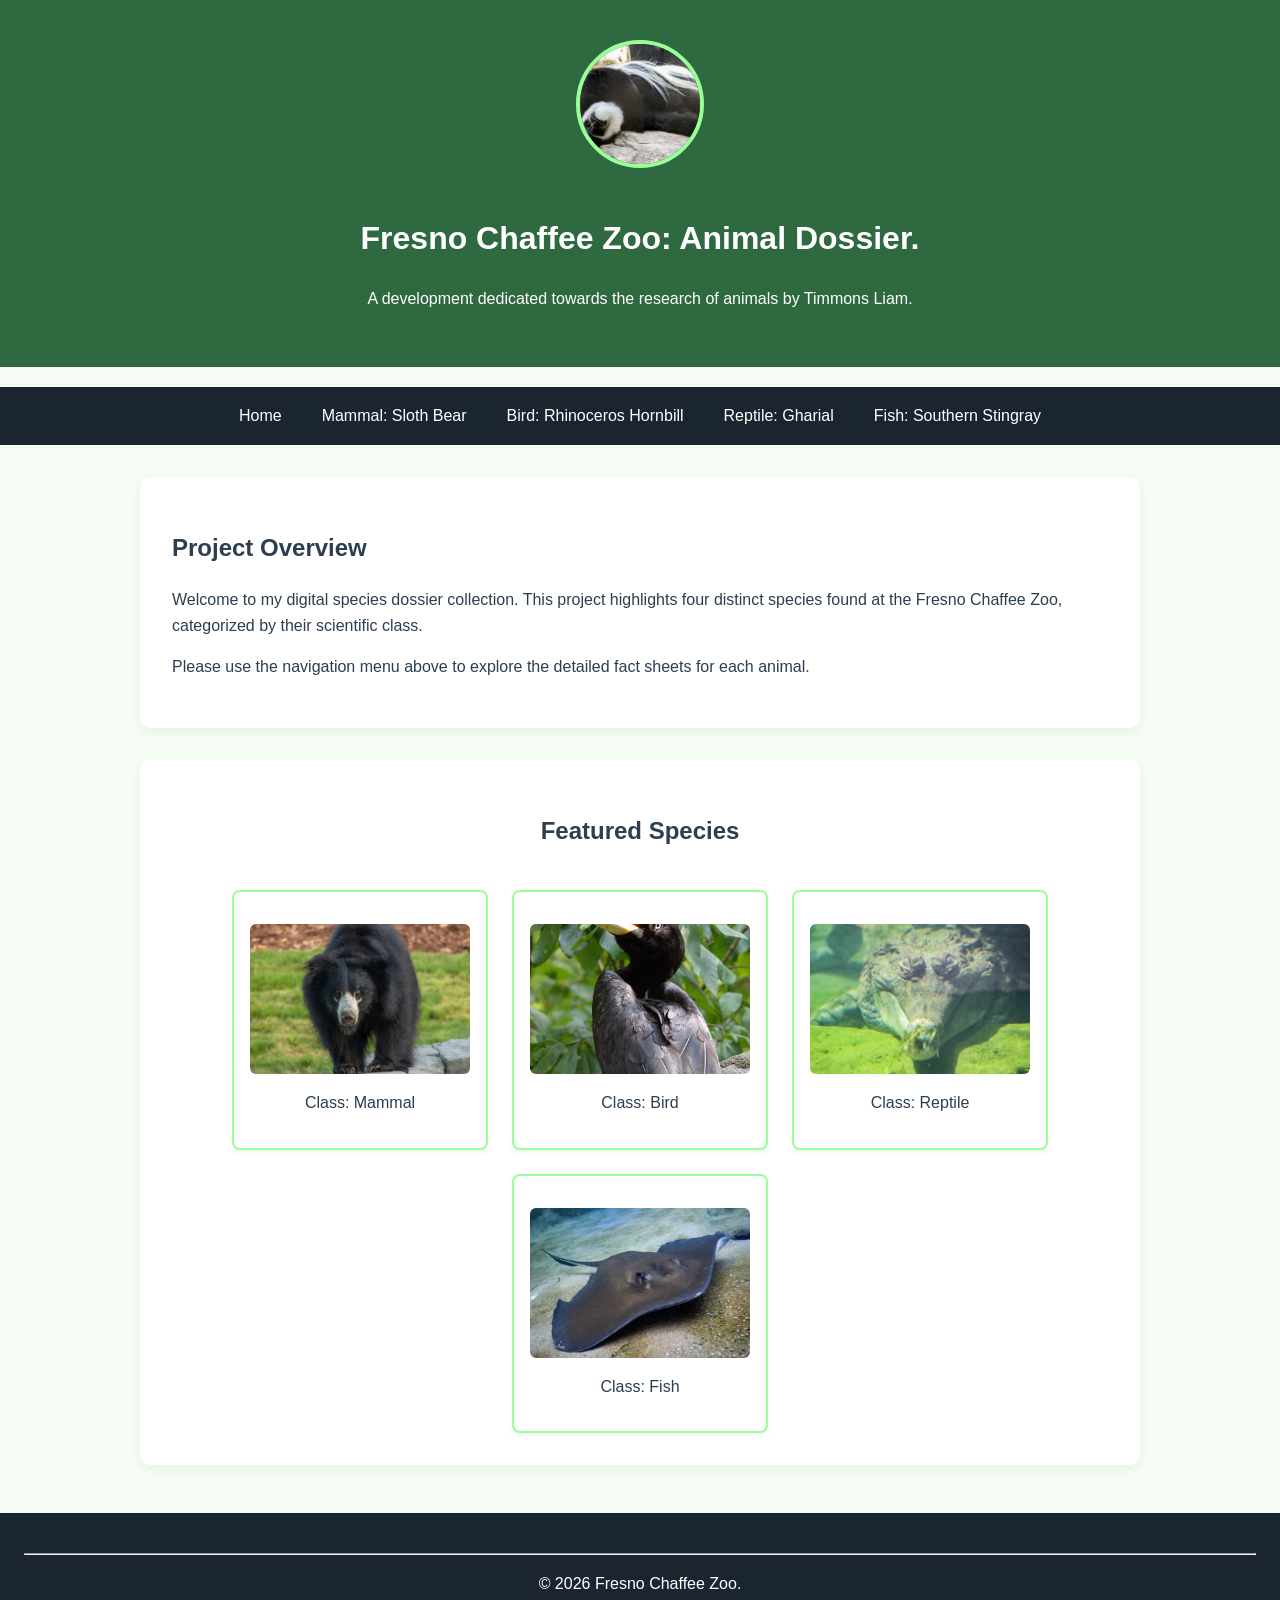
==== commit 5893f67a: "Completed Project. Added Hover setting and new CSS! (Also Hornbills are the kings of the world!)" ====
--- a/index.html
+++ b/index.html
@@ -9,9 +9,9 @@
 <body>
 
     <header>
-        <img src="Monkey.jpg" alt ="A Monkey Laid down In his enclosure" >
-        <h1>Fresno Chaffee Zoo: Species Dossiers</h1>
-        <p>A Web Development Project By Timmmons, Liam.</p>
+        <img src="/images/Monkey.jpg" alt ="A Monkey Laid down In his enclosure" >
+        <h1>Fresno Chaffee Zoo: Animal Dossier.</h1>
+        <p>A development dedicated towards the research of animals by Timmons Liam.</p>
     </header>
     
     <nav id="main-nav">
@@ -29,32 +29,32 @@
         <section>
             <h2>Project Overview</h2>
             <p>Welcome to my digital species dossier collection. This project highlights four distinct species found at the Fresno Chaffee Zoo, categorized by their scientific class.</p>
-            <p>Please use the navigation menu above to explore the detailed fact sheets for each animal. Each report includes formal scientific classifications, physical profiles, geographical maps, and behavioral ecology.</p>
+            <p>Please use the navigation menu above to explore the detailed fact sheets for each animal.</p>
         </section>
 
         <section>
             <h2>Featured Species</h2>
 
-            <article>
-                <img src="Slothbearock.jpg" alt="Sloth Bear" >
+            <article class="animal-card">
+                <img src="/images/Slothbearock.jpg" alt="Sloth Bear" >
                 <h3><a href="bear.html">Sloth Bear</a></h3>
                 <p>Class: Mammal</p>
             </article>
 
-            <article>
-                <img src="hornbills.jpg" alt="Rhinoceros Hornbill" width="300">
+            <article class="animal-card">
+                <img src="/images/hornbills.jpg" alt="Rhinoceros Hornbill" width="300">
                 <h3><a href="hornbill.html">Rhinoceros Hornbill</a></h3>
                 <p>Class: Bird</p>
             </article>
 
-            <article>
-                <img src="Gharialsmile.jpg" alt="Gharial" >
+            <article class="animal-card">
+                <img src="/images/Gharialsmile.jpg" alt="Gharial" >
                 <h3><a href="gharial.html">Gharial</a></h3>
                 <p>Class: Reptile</p>
             </article>
 
-            <article>
-                <img src="Southernstingrays.jpg" alt="Southern Stingray" >
+            <article class="animal-card">
+                <img src="/images/Southernstingrays.jpg" alt="Southern Stingray" >
                 <h3><a href="stingray.html">Southern Stingray</a></h3>
                 <p>Class: Fish</p>
             </article>
--- a/app.css
+++ b/app.css
@@ -1,4 +1,4 @@
-/* app.css - Mint Green Theme with Responsive Image Widths & Centered Cards */
+
 
 :root {
     --mintgreen: #98FF98;
@@ -8,13 +8,57 @@
 }
 
 body {
-    font-family: 'Segoe UI', Tahoma, Geneva, Verdana, sans-serif;
+    font-family: 'Sans-Serif', Tahoma, Geneva, Verdana, sans-serif;
     background-color: var(--bg-color);
     color: var(--text-color);
     line-height: 1.6;
     margin: 0;
     padding: 0;
 }
+
+.animal-card {
+    position: relative;
+    
+    & h3 {
+        position: absolute;
+
+        z-index: 3;
+        left: 28%;
+        top: 25%;
+    }
+    color
+
+    & p {
+        position: absolute;
+        bottom: 1rem;
+    }
+}
+.animal-card:nth-child(3) h3 {
+    left: 15%;
+}
+.animal-card:nth-child(4) h3 {
+    left: 38%;
+}
+.animal-card:nth-child(5) h3 {
+    left: 20%;
+}
+
+.animal-card a{
+    text-decoration: none;
+    color: #ffffff;
+    text-shadow: 2px 2px #000;
+    opacity: 0;
+}
+
+.animal-card:hover a {
+    opacity: 1;
+}
+
+
+
+
+
+
 
 header {
     background-color: var(--dark-mint);
@@ -74,7 +118,7 @@
     box-shadow: 0 4px 12px rgba(0, 0, 0, 0.05);
 }
 
-/* Ensure all images inside main content & maps stay cleanly constrained and centered */
+
 main img {
     max-width: 100%;
     height: auto;
@@ -83,7 +127,7 @@
     margin: 1rem auto;
 }
 
-/* Center and layout the featured species cards on the home page */
+
 main section:nth-of-type(2) {
     display: flex;
     flex-wrap: wrap;
@@ -146,7 +190,7 @@
     margin-top: 3rem;
 }
 
-/* References section styling inside the footer */
+
 footer section#references {
     background: white;
     color: var(--text-color);
